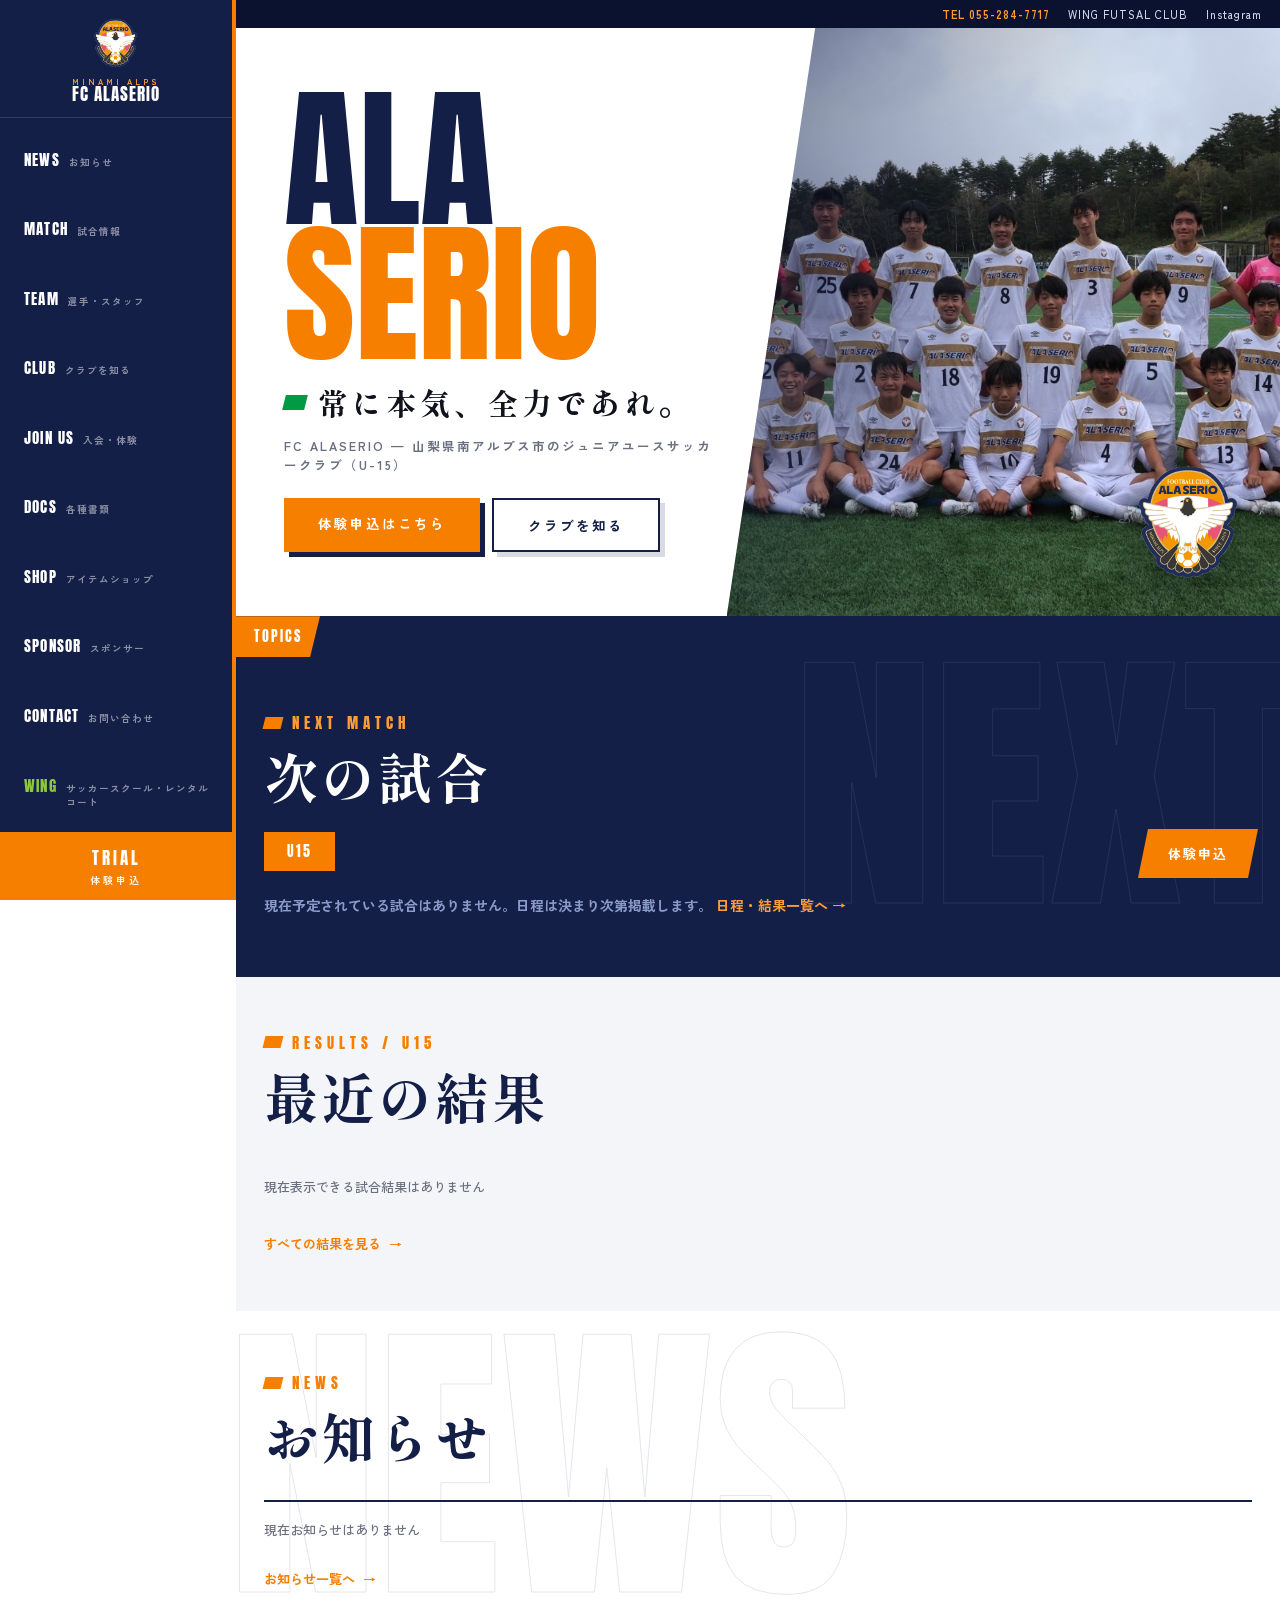
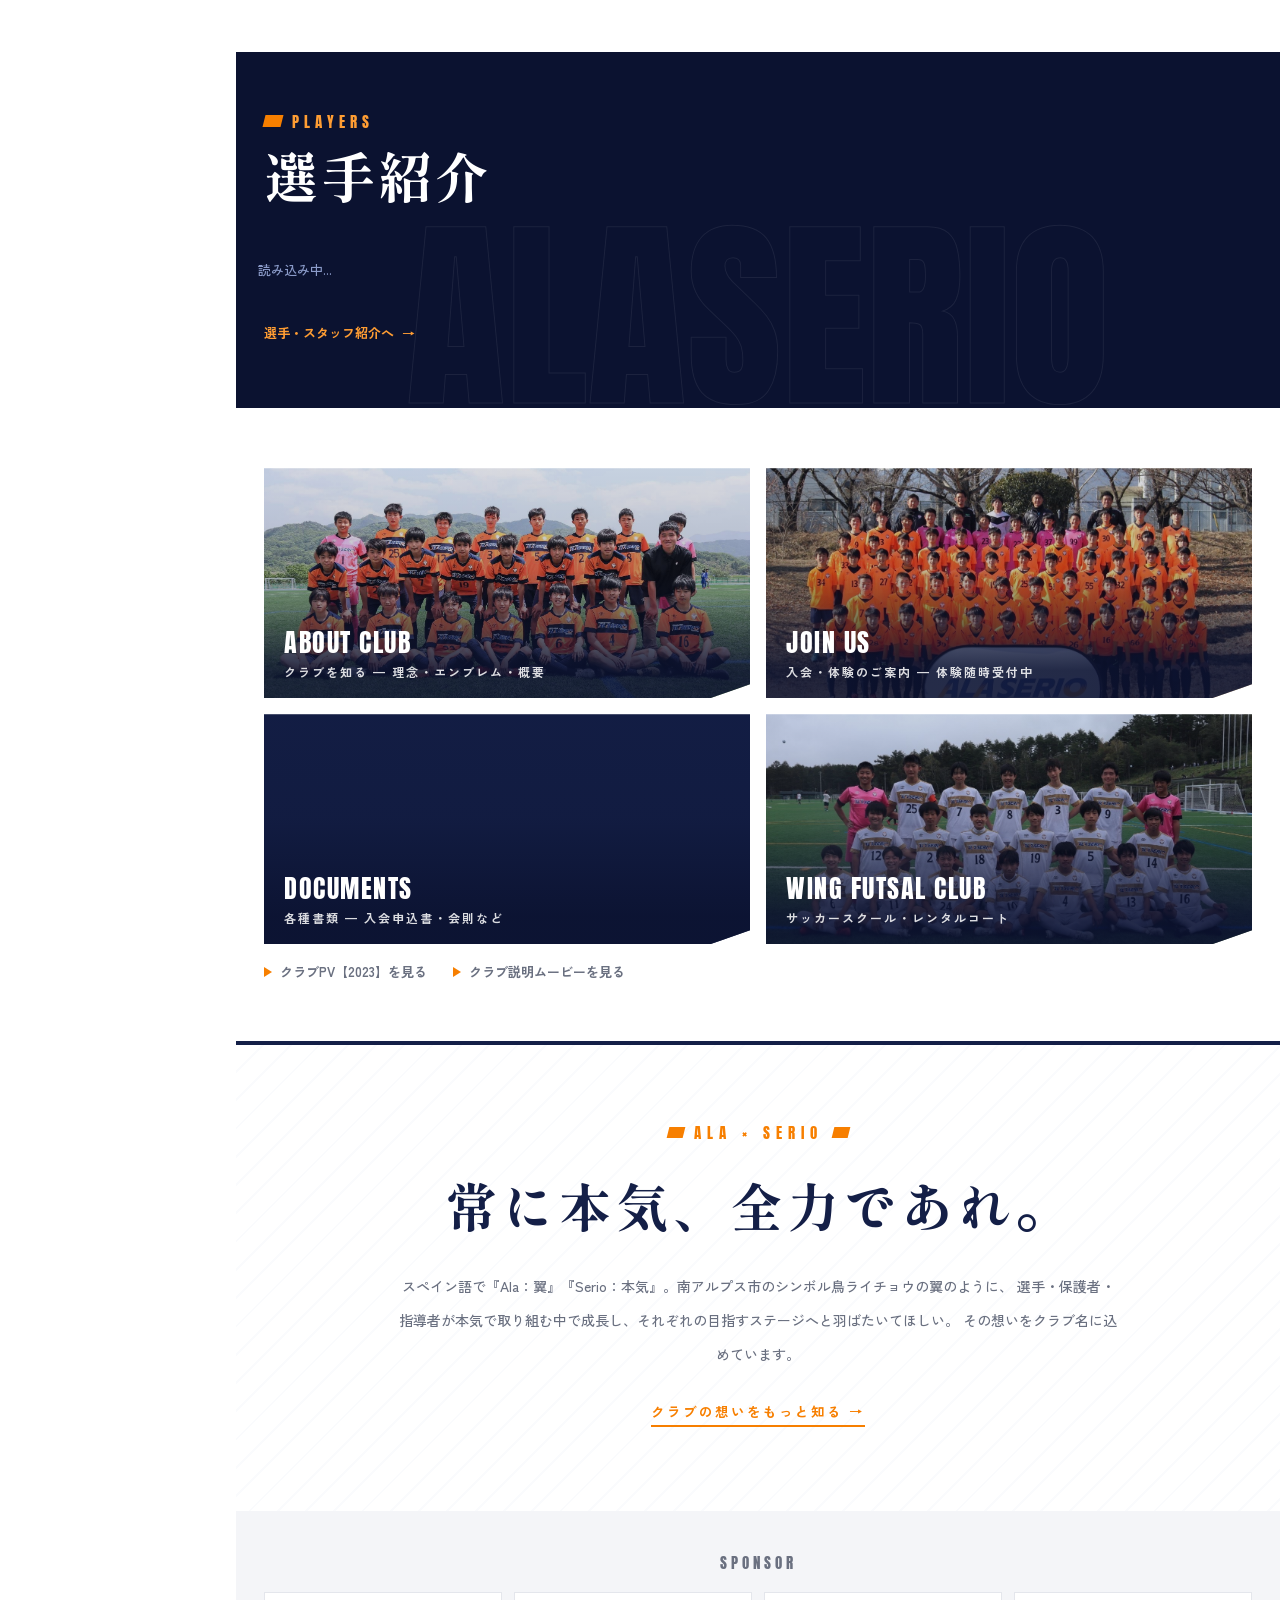
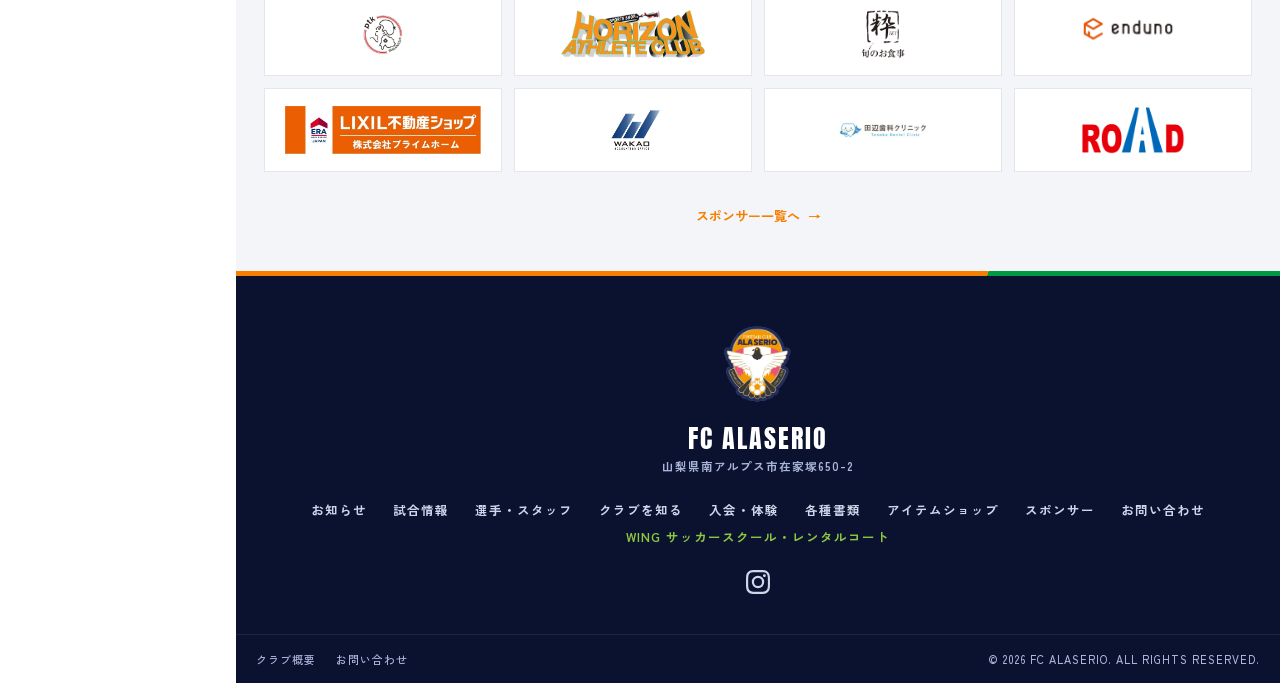
==== index.html @ a1402c0e "サイドバーをコンパクト化 (ロゴ54px・ナビ詰め) — スクロール無しで全項目表示 Co-Authored-By: Claude Fable 5 <noreply@anthropic.com>" ====
<!DOCTYPE html>
<html lang="ja">
<head>
  <meta charset="UTF-8">
  <meta name="viewport" content="width=device-width, initial-scale=1.0, viewport-fit=cover">
  <title>FC ALASERIO | 南アルプス市のジュニアユースサッカークラブ</title>
  <meta name="theme-color" content="#141f47">
  <link rel="icon" href="assets/logo.png">
  <meta name="description" content="FC ALASERIO（アラセリオ）公式サイト。山梨県南アルプス市を拠点に、中学生年代（U-15）が本気でサッカーに取り組める環境を。体験練習随時受付中。">
  <meta property="og:title" content="FC ALASERIO">
  <meta property="og:description" content="常に本気、全力であれ。— 山梨県南アルプス市のジュニアユースサッカークラブ">
  <meta property="og:type" content="website">
  <meta property="og:image" content="https://tabatatsu109-netizen.github.io/hp-1/assets/logo.png">
  <link rel="preconnect" href="https://fonts.googleapis.com">
  <link rel="preconnect" href="https://fonts.gstatic.com" crossorigin>
  <link href="https://fonts.googleapis.com/css2?family=Anton&family=Shippori+Mincho+B1:wght@700;800&family=Zen+Kaku+Gothic+New:wght@500;700;900&display=swap" rel="stylesheet">
  <link rel="stylesheet" href="css/alaserio.css?v=20260830b">
</head>
<body>

  <!-- ユーティリティバー -->
  <div class="ut">
    <div class="ut-inner">
      <a href="tel:0552847717" class="ut-tel">TEL 055-284-7717</a>
      <a href="https://tabatatsu109-netizen.github.io/wing/" target="_blank" rel="noopener">WING FUTSAL CLUB</a>
      <a href="https://www.instagram.com/alaserio_2019/" target="_blank" rel="noopener">Instagram</a>
    </div>
  </div>

  <!-- ヘッダー -->
  <header class="gh">
    <div class="gh-inner">
      <a href="index.html" class="gh-logo">
        <img id="club-logo" src="assets/logo.png" alt="FC ALASERIO エンブレム">
        <span class="gh-logo-fallback" id="logo-abbr">A</span>
        <span class="gh-logo-text">
          <span class="gh-logo-sub">MINAMI ALPS</span>
          <span class="gh-logo-name">FC ALASERIO</span>
        </span>
      </a>
      <nav class="gh-nav">
        <a href="news.html"><span class="n-en">News</span><span class="n-ja">お知らせ</span></a>
        <a href="matches.html"><span class="n-en">Match</span><span class="n-ja">試合情報</span></a>
        <a href="team.html"><span class="n-en">Team</span><span class="n-ja">選手・スタッフ</span></a>
        <a href="club.html"><span class="n-en">Club</span><span class="n-ja">クラブを知る</span></a>
        <a href="join.html"><span class="n-en">Join us</span><span class="n-ja">入会・体験</span></a>
        <a href="documents.html"><span class="n-en">Docs</span><span class="n-ja">各種書類</span></a>
        <a href="shop/"><span class="n-en">Shop</span><span class="n-ja">アイテムショップ</span></a>
        <a href="sponsors.html"><span class="n-en">Sponsor</span><span class="n-ja">スポンサー</span></a>
        <a href="contact.html"><span class="n-en">Contact</span><span class="n-ja">お問い合わせ</span></a>
        <a href="https://tabatatsu109-netizen.github.io/wing/" target="_blank" rel="noopener" class="nav-wing"><span class="n-en">Wing</span><span class="n-ja">サッカースクール・レンタルコート</span></a>
      </nav>
      <div class="gh-actions">
        <a href="join.html#apply" class="gh-cta">Trial<small>体験申込</small></a>
        <button class="gh-burger" id="hamburger-btn" aria-label="メニューを開く"><span></span><span></span><span></span></button>
      </div>
    </div>
  </header>

  <!-- モバイルメニュー -->
  <nav class="m-nav" id="mobile-nav">
    <button class="m-nav-close" id="mobile-nav-close" aria-label="メニューを閉じる">✕</button>
    <a class="m-link" href="news.html"><span class="n-en">News</span><span class="n-ja">お知らせ</span></a>
    <a class="m-link" href="matches.html"><span class="n-en">Match</span><span class="n-ja">試合情報</span></a>
    <a class="m-link" href="team.html"><span class="n-en">Team</span><span class="n-ja">選手・スタッフ</span></a>
    <a class="m-link" href="club.html"><span class="n-en">Club</span><span class="n-ja">クラブを知る</span></a>
    <a class="m-link" href="join.html"><span class="n-en">Join us</span><span class="n-ja">入会・体験</span></a>
    <a class="m-link" href="documents.html"><span class="n-en">Docs</span><span class="n-ja">各種書類</span></a>
    <a class="m-link" href="shop/"><span class="n-en">Shop</span><span class="n-ja">アイテムショップ</span></a>
    <a class="m-link" href="sponsors.html"><span class="n-en">Sponsor</span><span class="n-ja">スポンサー</span></a>
    <a class="m-link" href="contact.html"><span class="n-en">Contact</span><span class="n-ja">お問い合わせ</span></a>
    <a class="m-link nav-wing" href="https://tabatatsu109-netizen.github.io/wing/" target="_blank" rel="noopener"><span class="n-en">Wing</span><span class="n-ja">サッカースクール・レンタルコート</span></a>
    <div class="m-nav-ctas">
      <a href="join.html#apply" class="m-cta-trial">体験申込はこちら</a>
    </div>
  </nav>

  <!-- ヒーロー: 斜め分割 -->
  <section class="hx">
    <div class="hx-grid">
      <div class="hx-photo" style="background-image:url('assets/photo2.jpg')">
        <img class="hx-emblem" src="assets/logo.png" alt="">
      </div>
      <div class="hx-body">
        <h1 class="hx-title">Ala<span class="hx-serio">Serio</span></h1>
        <p class="hx-catch" id="hero-subcopy">常に本気、全力であれ。</p>
        <p class="hx-sub">FC ALASERIO — 山梨県南アルプス市のジュニアユースサッカークラブ（U-15）</p>
        <div class="hx-ctas">
          <a href="join.html#apply" class="btn btn-orange">体験申込はこちら</a>
          <a href="club.html" class="btn btn-ghost">クラブを知る</a>
        </div>
      </div>
    </div>
  </section>

  <!-- ニュースティッカー -->
  <div class="tick" aria-hidden="true">
    <div class="tick-inner">
      <span class="tick-label">Topics</span>
      <div class="tick-track"><div class="tick-move" id="ticker-inner"><span>FC ALASERIO 公式サイト</span></div></div>
    </div>
  </div>

  <!-- マッチデー・バナー (JSが自動制御) -->
  <div id="matchday-banner"></div>

  <!-- NEXT MATCH -->
  <section class="nx">
    <div class="container">
      <div class="sh sh--invert">
        <div class="sh-kicker"><span>Next Match</span></div>
        <div class="sh-title">次の試合</div>
      </div>
      <div class="tab-btns" id="tab-buttons"></div>
      <div class="match-next-panel">
        <div id="match-next-inner">
          <div class="nm-left">
            <div class="nm-badge-row"><div class="nm-badge">NEXT MATCH</div></div>
            <div class="nm-comp">読み込み中...</div>
          </div>
          <div class="nm-center" style="color:#8b9bc9;font-size:13px;">データを取得中</div>
        </div>
        <div class="nm-actions">
          <a href="matches.html" class="nm-btn nm-btn-dark">試合日程・結果を見る</a>
        </div>
      </div>
      <p id="nx-empty" style="display:none;color:#8b9bc9;font-weight:700;font-size:14px;padding:6px 0 2px;">
        現在予定されている試合はありません。日程は決まり次第掲載します。
        <a href="matches.html" style="color:#ff9d33;">日程・結果一覧へ →</a>
      </p>
    </div>
  </section>

  <!-- 最近の結果 -->
  <section class="rs">
    <div class="container">
      <div class="sh">
        <div class="sh-kicker"><span>Results / <span id="active-cat"></span></span></div>
        <div class="sh-title">最近の結果</div>
      </div>
      <div id="results-list"><p class="no-data">読み込み中...</p></div>
      <a href="matches.html" class="sh-more">すべての結果を見る</a>
      <span id="active-cat2" style="display:none;"></span><span id="active-comp" style="display:none;"></span>
    </div>
  </section>

  <!-- NEWS -->
  <section class="nw">
    <div class="container">
      <div class="sh">
        <div class="sh-kicker"><span>News</span></div>
        <div class="sh-title">お知らせ</div>
      </div>
      <div id="news-list"><p class="no-data">読み込み中...</p></div>
      <a href="news.html" class="sh-more">お知らせ一覧へ</a>
    </div>
  </section>

  <!-- PLAYERS スライダー -->
  <section class="pl">
    <div class="container">
      <div class="sh sh--invert">
        <div class="sh-kicker"><span>Players</span></div>
        <div class="sh-title">選手紹介</div>
      </div>
    </div>
    <div class="pl-track" id="pl-track"><p class="no-data" style="color:#8b9bc9;padding-left:4px;">読み込み中...</p></div>
    <div class="container"><a href="team.html" class="sh-more">選手・スタッフ紹介へ</a></div>
  </section>

  <!-- カテゴリタイル -->
  <section class="tl">
    <div class="container">
      <div class="tl-grid">
        <a href="club.html" class="tl-card" style="background-image:url('assets/photo3.jpg')">
          <div class="tl-body"><span class="tl-en">About Club</span><span class="tl-ja">クラブを知る — 理念・エンブレム・概要</span></div>
        </a>
        <a href="join.html" class="tl-card" style="background-image:url('assets/photo1.jpg')">
          <div class="tl-body"><span class="tl-en">Join us</span><span class="tl-ja">入会・体験のご案内 — 体験随時受付中</span></div>
        </a>
        <a href="documents.html" class="tl-card tl-card--solid">
          <div class="tl-body"><span class="tl-en">Documents</span><span class="tl-ja">各種書類 — 入会申込書・会則など</span></div>
        </a>
        <a href="https://tabatatsu109-netizen.github.io/wing/" target="_blank" rel="noopener" class="tl-card" style="background-image:url('assets/photo2.jpg')">
          <div class="tl-body"><span class="tl-en">Wing Futsal Club</span><span class="tl-ja">サッカースクール・レンタルコート</span></div>
        </a>
      </div>
      <div class="mv-links">
        <a href="https://youtu.be/8yuOjAcN1t8" target="_blank" rel="noopener">クラブPV【2023】を見る</a>
        <a href="https://youtu.be/MAWyS7VC1t8" target="_blank" rel="noopener">クラブ説明ムービーを見る</a>
      </div>
    </div>
  </section>

  <!-- ステートメント -->
  <section class="st">
    <div class="st-inner">
      <p class="st-en">Ala × Serio</p>
      <p class="st-ja">常に本気、全力であれ。</p>
      <p class="st-desc">
        スペイン語で『Ala：翼』『Serio：本気』。南アルプス市のシンボル鳥ライチョウの翼のように、
        選手・保護者・指導者が本気で取り組む中で成長し、それぞれの目指すステージへと羽ばたいてほしい。
        その想いをクラブ名に込めています。
      </p>
      <a href="club.html" class="st-link">クラブの想いをもっと知る →</a>
    </div>
  </section>

  <!-- スポンサー -->
  <section class="sp">
    <div class="container">
      <div class="sp-label">Sponsor</div>
      <div class="sp-items sp-items--logos">
        <div class="sp-item"><img src="assets/sponsors/sp-ptk.jpg" alt="ptk YAMANASHI"></div>
        <div class="sp-item"><img src="assets/sponsors/sp-horizon.png" alt="HORIZON ATHLETE CLUB"></div>
        <div class="sp-item"><img src="assets/sponsors/sp-iki.png" alt="旬のお食事 粋"></div>
        <div class="sp-item"><img src="assets/sponsors/sp-enduno.jpg" alt="enduno"></div>
        <div class="sp-item"><img src="assets/sponsors/sp-primehome.jpg" alt="LIXIL不動産ショップ 株式会社プライムホーム"></div>
        <div class="sp-item"><img src="assets/sponsors/sp-wakao.png" alt="WAKAO ACCOUNTING OFFICE"></div>
        <div class="sp-item"><img src="assets/sponsors/sp-tanabe.png" alt="田辺歯科クリニック"></div>
        <div class="sp-item"><img src="assets/sponsors/sp-road.png" alt="ROAD"></div>
      </div>
      <div style="margin-top:22px;"><a href="sponsors.html" class="sh-more" style="justify-content:center;">スポンサー一覧へ</a></div>
    </div>
  </section>

  <!-- フッター -->
  <footer class="gf">
    <div class="gf-top">
      <div class="gf-top-inner">
        <div class="gf-brand">
          <img src="assets/logo.png" alt="FC ALASERIO">
          <div>
            <div class="gf-brand-name" id="footer-club-name">FC ALASERIO</div>
            <div class="gf-brand-sub" id="footer-address">山梨県南アルプス市在家塚650-2</div>
          </div>
        </div>
        <nav class="gf-nav">
          <a href="news.html">お知らせ</a>
          <a href="matches.html">試合情報</a>
          <a href="team.html">選手・スタッフ</a>
          <a href="club.html">クラブを知る</a>
          <a href="join.html">入会・体験</a>
          <a href="documents.html">各種書類</a>
          <a href="shop/">アイテムショップ</a>
          <a href="sponsors.html">スポンサー</a>
          <a href="contact.html">お問い合わせ</a>
          <a href="https://tabatatsu109-netizen.github.io/wing/" target="_blank" rel="noopener" class="nav-wing">WING サッカースクール・レンタルコート</a>
        </nav>
        <div class="gf-sns">
          <a href="https://www.instagram.com/alaserio_2019/" target="_blank" rel="noopener" aria-label="Instagram"><svg viewBox="0 0 24 24"><path d="M12 2.2c3.2 0 3.6 0 4.9.1 3.3.1 4.8 1.7 4.9 4.9.1 1.3.1 1.6.1 4.8s0 3.6-.1 4.8c-.1 3.2-1.7 4.8-4.9 4.9-1.3.1-1.6.1-4.9.1-3.2 0-3.6 0-4.8-.1-3.3-.1-4.8-1.7-4.9-4.9-.1-1.3-.1-1.6-.1-4.8s0-3.6.1-4.8C2.4 4 4 2.4 7.2 2.3c1.2-.1 1.6-.1 4.8-.1zM12 0C8.7 0 8.3 0 7.1.1 2.7.3.3 2.7.1 7.1 0 8.3 0 8.7 0 12s0 3.7.1 4.9c.2 4.4 2.6 6.8 7 7 1.2.1 1.6.1 4.9.1s3.7 0 4.9-.1c4.4-.2 6.8-2.6 7-7 .1-1.2.1-1.6.1-4.9s0-3.7-.1-4.9c-.2-4.4-2.6-6.8-7-7C15.7 0 15.3 0 12 0zm0 5.8a6.2 6.2 0 1 0 0 12.4 6.2 6.2 0 0 0 0-12.4zM12 16a4 4 0 1 1 0-8 4 4 0 0 1 0 8zm6.4-11.8a1.4 1.4 0 1 0 0 2.9 1.4 1.4 0 0 0 0-2.9z"/></svg></a>
        </div>
      </div>
    </div>
    <div class="gf-bottom">
      <div class="gf-bottom-inner">
        <div class="gf-legal">
          <a href="club.html">クラブ概要</a>
          <a href="contact.html">お問い合わせ</a>
        </div>
        <span>© <span id="footer-year"></span> <span id="footer-club-name-copy">FC ALASERIO</span>. ALL RIGHTS RESERVED.</span>
      </div>
    </div>
  </footer>

  <!-- フローティングCTA -->
  <div class="float-btns">
    <a href="join.html#apply" class="fb-trial">体験申込</a>
  </div>

  <!-- ニュース / 試合結果 詳細モーダル -->
  <div class="nd-overlay" id="news-detail-overlay">
    <div class="nd-box">
      <button class="nd-close" id="news-detail-close" aria-label="閉じる">✕</button>
      <div class="nd-meta">
        <span class="nd-tag" id="news-detail-tag"></span>
        <span class="nd-date" id="news-detail-date"></span>
      </div>
      <h3 class="nd-title" id="news-detail-title"></h3>
      <img class="nd-image" id="news-detail-image" alt="">
      <p class="nd-body" id="news-detail-body"></p>
    </div>
  </div>

  <script src="js/config-loader.js?v=20260826b"></script>
  <script src="js/match-planner-connector.js?v=20260826b"></script>
  <script src="js/mobile-experience.js?v=20260826b"></script>
  <script>
    document.getElementById('footer-year').textContent = new Date().getFullYear();

    // モバイルメニュー
    var mobileNav = document.getElementById('mobile-nav');
    document.getElementById('hamburger-btn').addEventListener('click', function(){ mobileNav.classList.add('open'); });
    document.getElementById('mobile-nav-close').addEventListener('click', function(){ mobileNav.classList.remove('open'); });
    mobileNav.querySelectorAll('a').forEach(function(a){ a.addEventListener('click', function(){ mobileNav.classList.remove('open'); }); });

    // ConfigLoader (共通反映)
    ConfigLoader.apply({
      pageTitle: '公式サイト',
      mappings: [{ path: 'hero.catchphraseJa', selector: '#hero-subcopy' }]
    });

    // 次の試合が無いときは案内文を表示（コネクタがパネルを隠すのを検知）
    document.addEventListener('grande:data', function(){
      setTimeout(function(){
        var panel = document.querySelector('.match-next-panel');
        var empty = document.getElementById('nx-empty');
        if(panel && empty) empty.style.display = (panel.style.display === 'none') ? 'block' : 'none';
      }, 150);
    });

    // ── 選手スライダー (Match Planner 連携) ──
    (function(){
      function esc(s){ return String(s==null?'':s).replace(/&/g,'&amp;').replace(/</g,'&lt;').replace(/>/g,'&gt;').replace(/"/g,'&quot;'); }
      var posColor = { GK: '#b8870b', DF: '#2a6fd6', MF: '#009a44', FW: '#d24b52' };
      ConfigLoader.load().then(function(c){
        var fbUrl = (c.integration && c.integration.firebaseUrl) || 'https://hp-1-d7bce-default-rtdb.asia-southeast1.firebasedatabase.app';
        var clubId = (c.integration && c.integration.firebaseClubId) || 'alaserio';
        return fetch(fbUrl + '/clubs/' + clubId + '.json');
      }).then(function(r){ return r.json(); }).then(function(data){
        var track = document.getElementById('pl-track');
        var players = ((data && data.players) || [])
          .filter(function(p){ return p && p.name && String(p.category||'').toLowerCase() !== 'staff'; })
          .sort(function(a,b){ return (parseInt(a.number)||999) - (parseInt(b.number)||999); })
          .slice(0, 16);
        if(players.length === 0){ track.innerHTML = '<p class="no-data" style="color:#8b9bc9;">選手情報は準備中です</p>'; return; }
        track.innerHTML = players.map(function(p){
          var pos = p.position || p.mainGroup || '';
          var pc = posColor[pos] || '#55628f';
          return '<a href="team.html" class="pl-card">' +
            '<span class="pl-card-num">' + esc(p.number || '') + '</span>' +
            (pos ? '<span class="pl-card-pos" style="background:' + pc + ';">' + esc(pos) + '</span>' : '') +
            '<span class="pl-card-name" style="display:block;">' + esc(p.name) + '</span>' +
            '<span class="pl-card-meta" style="display:block;">' + esc(p.nameRoman || p.nameEn || p.grade || '') + '</span>' +
            '</a>';
        }).join('');
      }).catch(function(e){ console.error('[players]', e); });
    })();
  </script>
</body>
</html>
---- css/alaserio.css ----
/* ============================================================
   FC ALASERIO — オリジナルデザイン "WING"
   白ベース × 極太コンデンス(Anton) × 斜めの翼モチーフ
   モバイルファースト / ブレークポイント 768px・1024px
   TEMPLATE: alaserio-original-1.0（このクラブ専用のフルカスタムCSS）
   ============================================================ */

/* ── デザイントークン ── */
:root {
  --navy: #141f47;
  --navy-deep: #0b1230;
  --navy-soft: #1d2c60;
  --orange: #f77f00;
  --orange-b: #ff9d33;
  --green: #009a44;
  --ink: #10131c;
  --ink-sub: #6a7080;
  --line: #e4e6ec;
  --bg: #ffffff;
  --bg-soft: #f4f5f8;
  --red: #d24b52;
  --font-en: 'Anton', 'Arial Narrow', sans-serif;
  --font-jp: 'Zen Kaku Gothic New', 'Hiragino Kaku Gothic ProN', sans-serif;
  --font-serif: 'Shippori Mincho B1', 'Hiragino Mincho ProN', serif;
  --skew: -14deg;
  /* 本文インラインスタイル互換エイリアス */
  --main-color: var(--orange);
  --main-dark: #c96700;
  --ink-soft: #555c68;
}

/* ── ベース ── */
* { box-sizing: border-box; margin: 0; padding: 0; }
html { scroll-behavior: smooth; }
body {
  font-family: var(--font-jp);
  font-size: 15px;
  background: var(--bg); color: var(--ink);
  -webkit-font-smoothing: antialiased;
  font-weight: 500;
}
a { text-decoration: none; color: inherit; }
img { max-width: 100%; display: block; }
button { font-family: inherit; }
.en { font-family: var(--font-en); }
.container { max-width: 1160px; margin: 0 auto; padding: 0 18px; }
@media (min-width: 768px) { .container { padding: 0 28px; } }
.no-data { color: var(--ink-sub); font-size: 13px; padding: 18px 0; }

/* ── セクション見出し: 英字キッカー + 明朝の大見出し(日本語主体) ── */
.sh { margin-bottom: 30px; }
.sh-kicker { display: inline-flex; align-items: center; gap: 10px; margin-bottom: 8px; }
.sh-kicker::before { content: ''; width: 18px; height: 12px; background: var(--orange); transform: skewX(var(--skew)); }
.sh-kicker span {
  font-family: var(--font-en); font-weight: 400; text-transform: uppercase;
  font-size: 15px; letter-spacing: 5px; color: var(--orange);
}
.sh-title {
  font-family: var(--font-serif); font-weight: 800;
  font-size: clamp(30px, 4.8vw, 54px); line-height: 1.25; letter-spacing: 3px;
  color: var(--navy);
}
.sh--invert .sh-title { color: #fff; }
.sh--invert .sh-kicker span { color: var(--orange-b); }
.sh-more {
  display: inline-flex; align-items: center; gap: 8px; margin-top: 12px;
  font-size: 13px; font-weight: 700; color: var(--orange);
}
.sh-more::after { content: '→'; transition: transform .2s; }
.sh-more:hover::after { transform: translateX(4px); }

/* 下層ページ本文の見出し: 英字キッカー + 明朝の大見出し */
.sec-head { margin-bottom: 26px; }
.sec-head .sec-en {
  display: inline-flex; align-items: center; gap: 10px;
  font-family: var(--font-en); font-weight: 400; text-transform: uppercase;
  font-size: 14px; letter-spacing: 5px; color: var(--orange); line-height: 1;
}
.sec-head .sec-en::before { content: ''; width: 16px; height: 11px; background: var(--orange); transform: skewX(var(--skew)); }
.sec-head .sec-ja {
  display: block; margin-top: 8px;
  font-family: var(--font-serif); font-weight: 800;
  font-size: clamp(24px, 3.8vw, 38px); letter-spacing: 3px; color: var(--navy); line-height: 1.3;
}
.sec-head .sec-more { margin-left: 4px; font-size: 13px; font-weight: 700; color: var(--orange); }
.club-sec { margin-bottom: 56px; }
.club-sec-title { margin-bottom: 22px; }
.club-sec-title .c-en {
  display: inline-flex; align-items: center; gap: 10px;
  font-family: var(--font-en); font-weight: 400; text-transform: uppercase;
  font-size: 13px; letter-spacing: 5px; color: var(--orange); line-height: 1;
}
.club-sec-title .c-en::before { content: ''; width: 14px; height: 10px; background: var(--orange); transform: skewX(var(--skew)); }
.club-sec-title .c-ja {
  display: block; margin-top: 8px;
  font-family: var(--font-serif); font-weight: 800;
  font-size: clamp(22px, 3.4vw, 34px); letter-spacing: 3px; color: var(--navy); line-height: 1.3;
}

/* ── 汎用ボタン: オフセット影(ブルータリスト) ── */
.btn {
  display: inline-block; padding: 15px 34px;
  font-size: 13.5px; font-weight: 700; letter-spacing: 2px; text-align: center;
  transition: transform .15s, box-shadow .15s, background .2s, color .2s;
}
.btn-orange { background: var(--orange); color: #fff; box-shadow: 5px 5px 0 var(--navy); }
.btn-orange:hover { transform: translate(3px, 3px); box-shadow: 2px 2px 0 var(--navy); background: var(--orange-b); }
.btn-navy { background: var(--navy); color: #fff; box-shadow: 5px 5px 0 var(--orange); }
.btn-navy:hover { transform: translate(3px, 3px); box-shadow: 2px 2px 0 var(--orange); }
.btn-ghost { border: 2px solid var(--navy); color: var(--navy); box-shadow: 5px 5px 0 rgba(20,31,71,0.16); }
.btn-ghost:hover { transform: translate(3px, 3px); box-shadow: 2px 2px 0 rgba(20,31,71,0.16); background: var(--navy); color: #fff; }

/* ============================================================
   ユーティリティバー + ヘッダー
   ============================================================ */
.ut { background: var(--navy-deep); color: #cfd6ea; font-size: 11px; }
.ut-inner {
  max-width: 1240px; margin: 0 auto; padding: 6px 18px;
  display: flex; align-items: center; justify-content: flex-end; gap: 18px;
}
.ut a { color: #cfd6ea; letter-spacing: 1px; }
.ut a:hover { color: #fff; }
.ut .ut-tel { color: var(--orange-b); font-weight: 700; }

.gh { position: sticky; top: 0; z-index: 100; background: #fff; box-shadow: 0 1px 0 var(--line), 0 6px 24px rgba(16,19,28,0.06); }
.gh-inner { display: flex; align-items: stretch; height: 62px; padding: 0 10px 0 16px; max-width: 1240px; margin: 0 auto; }
.gh-logo { display: flex; align-items: center; gap: 10px; flex: none; }
.gh-logo img { height: 44px; width: auto; }
.gh-logo-fallback { display: none; }
.gh-logo-text { display: flex; flex-direction: column; line-height: 1.05; }
.gh-logo-name {
  font-family: var(--font-en); font-weight: 400; font-size: 19px; letter-spacing: 1px;
  color: var(--navy); text-transform: uppercase;
}
.gh-logo-sub { font-size: 8.5px; font-weight: 700; color: var(--orange); letter-spacing: 3px; }
.gh-nav { display: none; }
.gh-actions { margin-left: auto; display: flex; align-items: stretch; }
.gh-cta { display: none; }
.gh-burger {
  width: 54px; border: none; background: none; cursor: pointer;
  display: flex; flex-direction: column; align-items: center; justify-content: center; gap: 5px;
}
.gh-burger span { width: 24px; height: 2px; background: var(--navy); }
/* デスクトップ: 左固定の縦型サイドバーヘッダー */
@media (min-width: 1024px) {
  body { padding-left: 236px; }
  .gh {
    position: fixed; left: 0; top: 0; bottom: 0; width: 236px;
    background: var(--navy); box-shadow: none; z-index: 200;
    border-right: 4px solid var(--orange);
  }
  .gh-inner { height: 100%; flex-direction: column; align-items: stretch; padding: 0; max-width: none; display: flex; }
  .gh-logo {
    flex-direction: column; align-items: center; gap: 8px; text-align: center;
    padding: 16px 12px 13px; border-bottom: 1px solid rgba(255,255,255,0.12);
  }
  .gh-logo img { height: 54px; }
  .gh-logo-text { align-items: center; }
  .gh-logo-name { color: #fff; font-size: 17px; }
  .gh-logo-sub { color: var(--orange-b); font-size: 8px; }
  .gh-nav {
    display: flex; flex-direction: column; margin: 6px 0 0; flex: 1; overflow-y: auto;
    scrollbar-width: none; /* スクロールバー非表示(Firefox) */
  }
  /* 画面が高いときはメニューを均等に広げる(項目間の余白で調整・上切れしない安全な方式) */
  .gh-nav > a { margin: auto 0; }
  .gh-nav::-webkit-scrollbar { display: none; } /* スクロールバー非表示(Chrome/Safari/Edge) */
  .gh-nav > a {
    display: flex; align-items: baseline; gap: 9px;
    padding: 8px 20px; border-left: 4px solid transparent;
    transition: background .2s, border-color .2s;
  }
  .gh-nav > a:hover { border-left-color: var(--orange); background: rgba(255,255,255,0.07); }
  .gh-nav .n-en { font-family: var(--font-en); font-weight: 400; font-size: 15px; letter-spacing: 1.2px; color: #fff; text-transform: uppercase; }
  .gh-nav .n-ja { font-size: 9.5px; font-weight: 700; color: rgba(255,255,255,0.5); letter-spacing: 1px; }
  .gh-actions { margin: 0; display: block; }
  .gh-cta {
    display: flex; flex-direction: column; align-items: center; justify-content: center; gap: 1px;
    width: 100%; padding: 13px 10px;
    background: var(--orange); color: #fff;
    font-family: var(--font-en); font-size: 17px; letter-spacing: 3px; text-transform: uppercase;
    transition: background .2s;
  }
  .gh-cta:hover { background: var(--orange-b); }
  .gh-cta small { font-family: var(--font-jp); font-size: 10px; font-weight: 700; letter-spacing: 3px; opacity: 0.9; }
  .gh-burger { display: none; }
}

/* ── モバイルメニュー ── */
.m-nav {
  display: none; position: fixed; inset: 0; z-index: 300;
  background: var(--navy-deep); color: #fff;
  flex-direction: column; padding: 20px 26px 40px; overflow-y: auto;
}
.m-nav.open { display: flex; }
.m-nav-close { align-self: flex-end; background: none; border: none; color: #fff; font-size: 28px; cursor: pointer; padding: 6px 10px; }
.m-nav a.m-link {
  display: flex; align-items: baseline; gap: 14px;
  padding: 17px 2px; border-bottom: 1px solid rgba(255,255,255,0.1);
}
.m-nav .n-en { font-family: var(--font-en); font-weight: 400; font-size: 26px; letter-spacing: 1.5px; text-transform: uppercase; }
.m-nav .n-ja { font-size: 11.5px; font-weight: 700; color: #8b9bc9; }
.m-nav-ctas { margin-top: 26px; }
.m-cta-trial {
  display: block; text-align: center; padding: 16px;
  background: var(--orange); color: #fff; font-weight: 700; letter-spacing: 2px;
  clip-path: polygon(10px 0, 100% 0, calc(100% - 10px) 100%, 0 100%);
}

/* ── アプリ風ボトムナビ (mobile-experience.js が注入) ── */
.bnav-m {
  position: fixed; left: 0; right: 0; bottom: 0; z-index: 120;
  display: flex; background: var(--navy-deep);
  padding-bottom: env(safe-area-inset-bottom);
  box-shadow: 0 -6px 20px rgba(11,18,48,0.35);
}
.bnav-m a {
  position: relative; flex: 1; display: flex; flex-direction: column; align-items: center; gap: 3px;
  padding: 9px 4px 8px; color: #8b9bc9; font-size: 9.5px; font-weight: 700; letter-spacing: 1px;
}
.bnav-m a svg { width: 22px; height: 22px; fill: none; stroke: currentColor; stroke-width: 1.7; stroke-linecap: round; stroke-linejoin: round; }
.bnav-m a.on { color: #fff; }
.bnav-dot { position: absolute; top: 5px; right: calc(50% - 16px); width: 5px; height: 5px; background: var(--orange); border-radius: 50%; }
.bnav-m a.bnav-m-cta { background: var(--orange); color: #fff; }
body.has-bnav { padding-bottom: 62px; }
@media (min-width: 768px) { .bnav-m { display: none; } body.has-bnav { padding-bottom: 0; } }

/* ── フローティングCTA (デスクトップのみ・モバイルはボトムナビに任せる) ── */
.float-btns { display: none; }
@media (min-width: 768px) {
  .float-btns { display: flex; position: fixed; z-index: 90; right: 22px; bottom: 22px; }
  .float-btns a {
    padding: 15px 30px; background: var(--orange); color: #fff;
    font-weight: 700; font-size: 13px; letter-spacing: 2px;
    clip-path: polygon(10px 0, 100% 0, calc(100% - 10px) 100%, 0 100%);
    box-shadow: 0 10px 24px rgba(247,127,0,0.4);
    transition: transform .2s, background .2s;
  }
  .float-btns a:hover { background: var(--orange-b); transform: translateY(-2px); }
}

/* ============================================================
   トップ: ヒーロー(斜め分割)
   ============================================================ */
.hx { position: relative; background: #fff; overflow: hidden; }
.hx-photo {
  position: relative; height: 54vw; min-height: 250px; max-height: 420px;
  background-size: cover; background-position: center top;
  clip-path: polygon(0 0, 100% 0, 100% calc(100% - 9vw), 0 100%);
}
.hx-photo::after {
  content: ''; position: absolute; inset: 0;
  background: linear-gradient(115deg, rgba(11,18,48,0.55) 0%, rgba(11,18,48,0.12) 45%, rgba(11,18,48,0.0) 70%);
}
.hx-body { position: relative; padding: 6px 18px 44px; }
.hx-title {
  font-family: var(--font-en); font-weight: 400; text-transform: uppercase;
  font-size: clamp(74px, 19vw, 210px); line-height: 0.88; letter-spacing: 0;
  color: var(--navy);
}
.hx-title .hx-serio { display: block; color: var(--orange); }
.hx-catch {
  margin-top: 18px; display: inline-flex; align-items: center; gap: 12px;
  font-family: var(--font-serif); font-weight: 800;
  font-size: clamp(19px, 3.2vw, 30px); letter-spacing: 4px; color: var(--ink);
}
.hx-catch::before { content: ''; flex: none; width: 22px; height: 15px; background: var(--green); transform: skewX(var(--skew)); }
.hx-sub { margin-top: 12px; font-size: 12.5px; font-weight: 700; letter-spacing: 2px; color: var(--ink-sub); }
.hx-ctas { display: flex; flex-wrap: wrap; gap: 12px; margin-top: 24px; }
.hx-emblem { display: none; }
@media (min-width: 1024px) {
  .hx-grid { display: grid; grid-template-columns: 47% 53%; max-width: 1360px; margin: 0 auto; align-items: stretch; }
  .hx-photo {
    order: 2; height: auto; min-height: 560px; max-height: none;
    clip-path: polygon(16% 0, 100% 0, 100% 100%, 0 100%);
  }
  .hx-body { order: 1; padding: 64px 0 64px 48px; display: flex; flex-direction: column; justify-content: center; }
  .hx-title { font-size: clamp(120px, 12vw, 190px); }
  .hx-emblem { display: block; position: absolute; right: 36px; bottom: 32px; width: 110px; filter: drop-shadow(0 10px 26px rgba(0,0,0,0.45)); z-index: 3; }
}

/* ヒーロー下のニュースティッカー帯 */
.tick { background: var(--navy); color: #fff; overflow: hidden; }
.tick-inner { display: flex; align-items: center; max-width: 1240px; margin: 0 auto; }
.tick-label {
  flex: none; background: var(--orange); color: #fff;
  font-family: var(--font-en); font-size: 14px; letter-spacing: 2px; text-transform: uppercase;
  padding: 10px 18px; clip-path: polygon(0 0, 100% 0, calc(100% - 10px) 100%, 0 100%);
}
.tick-track { flex: 1; overflow: hidden; white-space: nowrap; }
.tick-move { display: inline-flex; padding-left: 100%; animation: tickMove 30s linear infinite; }
.tick-move span { font-size: 12.5px; font-weight: 700; letter-spacing: 1px; padding-right: 56px; color: #dbe1f3; }
@keyframes tickMove { to { transform: translateX(-100%); } }
@media (prefers-reduced-motion: reduce) { .tick-move { animation: none; padding-left: 0; } }

/* ============================================================
   トップ: NEXT MATCH(ネイビー全幅帯)
   ============================================================ */
.nx { position: relative; background: var(--navy); color: #fff; padding: 54px 0 60px; overflow: hidden; }
.nx::before {
  content: 'NEXT'; position: absolute; right: -14px; top: -12px;
  font-family: var(--font-en); font-size: clamp(110px, 22vw, 280px); line-height: 1;
  color: transparent; -webkit-text-stroke: 1px rgba(255,255,255,0.08); pointer-events: none;
}
.nx .sh { margin-bottom: 22px; }
.tab-btns { display: flex; gap: 8px; margin-bottom: 18px; flex-wrap: wrap; }
.tab-btn {
  border: 1px solid rgba(255,255,255,0.35); background: none; color: #d5dcf0;
  font-family: var(--font-en); font-size: 14px; letter-spacing: 2px; text-transform: uppercase;
  padding: 8px 22px; cursor: pointer; transition: all .2s;
}
.tab-btn.tab-active { background: var(--orange); border-color: var(--orange); color: #fff; }
.match-next-panel { position: relative; }
#match-next-inner { display: grid; gap: 26px; }
.nm-badge-row { display: flex; align-items: center; gap: 12px; margin-bottom: 10px; }
.nm-badge {
  background: var(--orange); color: #fff; font-family: var(--font-en); font-size: 13px;
  letter-spacing: 3px; text-transform: uppercase; padding: 6px 16px;
  clip-path: polygon(6px 0, 100% 0, calc(100% - 6px) 100%, 0 100%);
}
.nm-cat { border: 1px solid var(--orange-b); color: var(--orange-b); font-family: var(--font-en); font-size: 12px; letter-spacing: 2px; padding: 4px 12px; }
.nm-comp { color: #aab5da; font-size: 13px; font-weight: 700; letter-spacing: 1px; }
.nm-date-row { display: flex; align-items: baseline; gap: 12px; margin-top: 6px; }
.nm-date-num { font-family: var(--font-en); font-size: clamp(46px, 8vw, 84px); line-height: 1; color: #fff; }
.nm-day { font-family: var(--font-en); font-size: 20px; color: var(--orange-b); letter-spacing: 2px; }
.nm-detail { margin-top: 8px; color: #8b9bc9; font-size: 12.5px; font-weight: 700; line-height: 1.9; }
.nm-center { display: flex; align-items: center; justify-content: center; gap: clamp(14px, 4vw, 40px); }
.nm-team { display: flex; flex-direction: column; align-items: center; gap: 10px; width: 40%; max-width: 190px; }
.nm-logo-home, .nm-logo-away {
  width: clamp(70px, 11vw, 110px); height: clamp(70px, 11vw, 110px); border-radius: 50%;
  background: rgba(255,255,255,0.07); border: 2px solid var(--orange);
  display: flex; align-items: center; justify-content: center; overflow: hidden;
  font-family: var(--font-en); font-size: 12px; color: #55628f; letter-spacing: 1px;
}
.nm-logo-img { width: 82%; height: 82%; object-fit: contain; }
.nm-team-name { font-size: clamp(14px, 2.2vw, 19px); font-weight: 900; text-align: center; letter-spacing: 1px; }
.nm-vs { font-family: var(--font-en); font-size: clamp(26px, 5vw, 46px); color: var(--orange); }
.nm-actions { margin-top: 26px; display: flex; gap: 12px; }
.nm-btn {
  display: inline-block; padding: 13px 34px; font-weight: 700; font-size: 13px; letter-spacing: 2px;
  border: 1px solid rgba(255,255,255,0.4); color: #fff; transition: all .2s;
}
.nm-btn:hover { border-color: var(--orange); color: var(--orange-b); }
.nm-btn-dark { background: var(--orange); border: none; clip-path: polygon(8px 0, 100% 0, calc(100% - 8px) 100%, 0 100%); }
.nm-btn-dark:hover { background: var(--orange-b); color: #fff; }
@media (min-width: 900px) {
  #match-next-inner { grid-template-columns: 300px 1fr; align-items: center; }
}

/* ============================================================
   トップ: 最近の結果(横スクロールのスコアカード)
   ============================================================ */
.rs { background: var(--bg-soft); padding: 54px 0 58px; }
#results-list { display: flex; gap: 14px; overflow-x: auto; padding-bottom: 8px; scroll-snap-type: x proximity; scrollbar-width: none; }
#results-list::-webkit-scrollbar { display: none; }
.result-row {
  flex: 0 0 250px; scroll-snap-align: start;
  background: #fff; border-bottom: 4px solid var(--navy);
  padding: 18px 18px 16px; display: grid;
  grid-template-areas: 'date badge' 'score score' 'home home' 'opp opp';
  grid-template-columns: 1fr auto;
  box-shadow: 0 4px 16px rgba(16,19,28,0.07);
  transition: transform .2s, box-shadow .2s;
}
.result-row:hover { transform: translateY(-3px); box-shadow: 0 12px 26px rgba(16,19,28,0.13); }
.result-date { grid-area: date; font-family: var(--font-en); font-size: 15px; color: var(--ink-sub); letter-spacing: 1px; }
.result-score { grid-area: score; display: flex; align-items: baseline; gap: 10px; margin: 6px 0 8px; }
.score-num { font-family: var(--font-en); font-size: 44px; line-height: 1; color: var(--navy); }
.score-sep { font-family: var(--font-en); font-size: 24px; color: var(--orange); }
.result-home { grid-area: home; font-size: 12px; font-weight: 700; color: var(--ink-sub); }
.result-opp { grid-area: opp; font-size: 14.5px; font-weight: 900; color: var(--ink); margin-top: 2px; }
.result-badge {
  grid-area: badge; align-self: start;
  font-family: var(--font-en); font-size: 13px; letter-spacing: 1px; color: #fff;
  padding: 3px 10px; transform: skewX(var(--skew));
}
.badge-win { background: var(--green); }
.badge-lose { background: var(--red); }
.badge-draw { background: #8a8f9c; }

/* ============================================================
   トップ: NEWS(特大アウトライン透かし + リスト)
   ============================================================ */
.nw { position: relative; padding: 60px 0 64px; overflow: hidden; }
.nw::before {
  content: 'NEWS'; position: absolute; left: -8px; top: 4px;
  font-family: var(--font-en); font-size: clamp(120px, 24vw, 300px); line-height: 1;
  color: transparent; -webkit-text-stroke: 1px var(--line); pointer-events: none;
}
.nw .container { position: relative; }
#news-list { border-top: 2px solid var(--navy); }
.news-row {
  display: grid; grid-template-columns: auto 1fr auto; grid-template-areas: 'date tag arrow' 'title title title';
  align-items: center; column-gap: 12px; row-gap: 6px;
  padding: 17px 4px; border-bottom: 1px solid var(--line);
  transition: background .15s;
}
.news-row:hover { background: var(--bg-soft); }
.news-date { grid-area: date; font-family: var(--font-en); font-size: 15px; letter-spacing: 1px; color: var(--navy); }
.news-tag {
  grid-area: tag; justify-self: start;
  font-size: 10.5px; font-weight: 700; letter-spacing: 1px;
  border: 1px solid; padding: 2px 10px;
}
.news-title { grid-area: title; font-size: 14.5px; font-weight: 700; line-height: 1.6; }
.news-arrow { grid-area: arrow; color: var(--orange); font-size: 20px; font-weight: 700; transition: transform .2s; }
.news-row:hover .news-arrow { transform: translateX(4px); }
@media (min-width: 768px) {
  .news-row { grid-template-columns: 110px auto 1fr auto; grid-template-areas: 'date tag title arrow'; padding: 19px 8px; }
  .news-title { font-size: 15.5px; }
}

/* ============================================================
   トップ: PLAYERS スライダー(ネイビー帯)
   ============================================================ */
.pl { position: relative; background: var(--navy-deep); color: #fff; padding: 58px 0 66px; overflow: hidden; }
.pl::after {
  content: 'ALASERIO'; position: absolute; left: 50%; bottom: -10px; transform: translateX(-50%);
  font-family: var(--font-en); font-size: clamp(80px, 16vw, 210px); line-height: 1; white-space: nowrap;
  color: transparent; -webkit-text-stroke: 1px rgba(255,255,255,0.07); pointer-events: none;
}
.pl-track {
  display: flex; gap: 14px; overflow-x: auto; padding: 4px 18px 14px;
  scroll-snap-type: x proximity; scrollbar-width: none; position: relative; z-index: 2;
}
.pl-track::-webkit-scrollbar { display: none; }
.pl-card {
  position: relative; flex: 0 0 190px; scroll-snap-align: start;
  background: linear-gradient(165deg, var(--navy-soft), var(--navy-deep) 80%);
  border-bottom: 3px solid var(--orange);
  padding: 18px 16px 16px; min-height: 210px; overflow: hidden;
}
.pl-card-num {
  position: absolute; right: -6px; top: -14px;
  font-family: var(--font-en); font-size: 110px; line-height: 1;
  color: rgba(255,255,255,0.08);
}
.pl-card-pos {
  display: inline-block; font-family: var(--font-en); font-size: 12px; letter-spacing: 2px;
  color: #fff; padding: 3px 10px; transform: skewX(var(--skew));
}
.pl-card-name { position: relative; margin-top: 84px; font-size: 17px; font-weight: 900; letter-spacing: 1px; }
.pl-card-meta { position: relative; margin-top: 4px; font-family: var(--font-en); font-size: 12px; letter-spacing: 2px; color: #8b9bc9; text-transform: uppercase; }
.pl .sh-more { color: var(--orange-b); }

/* ============================================================
   トップ: カテゴリタイル(斜めクリップ)
   ============================================================ */
.tl { padding: 60px 0 20px; }
.tl-grid { display: grid; gap: 16px; }
.tl-card {
  position: relative; min-height: 190px; overflow: hidden;
  background-size: cover; background-position: center;
  clip-path: polygon(0 0, 100% 0, 100% calc(100% - 14px), calc(100% - 40px) 100%, 0 100%);
  display: flex; align-items: flex-end;
}
.tl-card::before { content: ''; position: absolute; inset: 0; background: linear-gradient(to top, rgba(11,18,48,0.88) 12%, rgba(11,18,48,0.25) 55%, rgba(11,18,48,0.15)); transition: background .25s; }
.tl-card:hover::before { background: linear-gradient(to top, rgba(247,127,0,0.85) 10%, rgba(11,18,48,0.35) 60%, rgba(11,18,48,0.15)); }
.tl-card--solid { background-image: none !important; background-color: var(--navy); }
.tl-body { position: relative; z-index: 2; padding: 18px 20px; }
.tl-en { font-family: var(--font-en); font-size: 26px; letter-spacing: 1.5px; color: #fff; text-transform: uppercase; line-height: 1; }
.tl-ja { display: block; margin-top: 6px; font-size: 12px; font-weight: 700; letter-spacing: 2px; color: rgba(255,255,255,0.85); }
@media (min-width: 768px) { .tl-grid { grid-template-columns: repeat(2, 1fr); } .tl-card { min-height: 230px; } }

/* 動画リンク行 */
.mv-links { display: flex; flex-wrap: wrap; gap: 10px 26px; margin-top: 18px; padding-bottom: 40px; }
.mv-links a { display: inline-flex; align-items: center; gap: 8px; font-size: 13px; font-weight: 700; color: var(--ink-sub); }
.mv-links a:hover { color: var(--orange); }
.mv-links a::before {
  content: ''; width: 0; height: 0; border-style: solid;
  border-width: 5px 0 5px 8px; border-color: transparent transparent transparent var(--orange);
}

/* ============================================================
   トップ: ステートメント(明朝の言葉を主役に)
   ============================================================ */
.st {
  position: relative; padding: 76px 0 84px; overflow: hidden; text-align: center;
  background: repeating-linear-gradient(135deg, #ffffff 0 18px, #fafbfd 18px 20px);
  border-top: 4px solid var(--navy);
}
.st-inner { position: relative; max-width: 760px; margin: 0 auto; padding: 0 20px; }
.st-en {
  display: inline-flex; align-items: center; gap: 10px;
  font-family: var(--font-en); font-size: 15px; letter-spacing: 6px; color: var(--orange); text-transform: uppercase;
}
.st-en::before, .st-en::after { content: ''; width: 16px; height: 11px; background: var(--orange); transform: skewX(var(--skew)); }
.st-ja {
  margin-top: 22px; font-family: var(--font-serif); font-weight: 800;
  font-size: clamp(28px, 5.6vw, 52px); letter-spacing: 5px; color: var(--navy); line-height: 1.5;
}
.st-desc { margin-top: 26px; font-size: 14px; line-height: 2.4; color: var(--ink-sub); font-weight: 500; text-align: left; }
@media (min-width: 768px) { .st-desc { text-align: center; } }
.st-link { display: inline-block; margin-top: 30px; font-size: 13.5px; font-weight: 700; letter-spacing: 2px; color: var(--orange); border-bottom: 2px solid var(--orange); padding-bottom: 4px; }
.st-link:hover { color: var(--navy); border-color: var(--navy); }

/* ============================================================
   スポンサー帯 / フッター
   ============================================================ */
.sp { background: var(--bg-soft); padding: 40px 0 46px; text-align: center; }
.sp-label { font-family: var(--font-en); font-size: 15px; letter-spacing: 4px; color: var(--ink-sub); text-transform: uppercase; }
.sp-items { display: flex; justify-content: center; flex-wrap: wrap; gap: 14px; margin-top: 18px; }
.sp-item {
  background: #fff; border: 1px solid var(--line); padding: 18px 34px;
  font-size: 15px; font-weight: 900; letter-spacing: 1px; color: var(--navy);
}

.gf { background: var(--navy-deep); color: #aab5da; }
.gf::before { content: ''; display: block; height: 5px; background: linear-gradient(105deg, var(--orange) 0%, var(--orange) 72%, var(--green) 72%, var(--green) 100%); }
.gf-top-inner { max-width: 1160px; margin: 0 auto; padding: 46px 20px 36px; text-align: center; }
.gf-brand { display: flex; flex-direction: column; align-items: center; gap: 12px; }
.gf-brand img { height: 84px; width: auto; }
.gf-brand-name { font-family: var(--font-en); font-size: 26px; letter-spacing: 2px; color: #fff; text-transform: uppercase; }
.gf-brand-sub { font-size: 11.5px; font-weight: 700; letter-spacing: 1px; }
.gf-nav { display: flex; flex-wrap: wrap; justify-content: center; gap: 8px 26px; margin-top: 26px; }
.gf-nav a { font-size: 12.5px; font-weight: 700; letter-spacing: 1px; color: #cfd6ea; }
.gf-nav a:hover { color: var(--orange-b); }
.gf-sns { display: flex; justify-content: center; gap: 16px; margin-top: 24px; }
.gf-sns a svg { width: 24px; height: 24px; fill: #cfd6ea; transition: fill .2s, transform .2s; }
.gf-sns a:hover svg { fill: var(--orange-b); transform: scale(1.15); }
.gf-bottom { border-top: 1px solid rgba(255,255,255,0.08); }
.gf-bottom-inner {
  max-width: 1160px; margin: 0 auto; padding: 16px 20px;
  display: flex; flex-direction: column; align-items: center; gap: 8px;
  font-size: 11px; letter-spacing: 1px;
}
.gf-legal { display: flex; gap: 20px; }
.gf-legal a:hover { color: #fff; }
@media (min-width: 768px) { .gf-bottom-inner { flex-direction: row; justify-content: space-between; } }

/* ============================================================
   下層ページ: ページヒーロー / パンくず
   ============================================================ */
.page-hero { position: relative; background: #fff; overflow: hidden; border-bottom: 4px solid var(--navy); }
.page-hero::before {
  content: 'ALASERIO'; position: absolute; right: -8px; bottom: -0.22em;
  font-family: var(--font-en); font-size: clamp(60px, 12vw, 150px); line-height: 1;
  color: transparent; -webkit-text-stroke: 1px #e8eaf1; pointer-events: none;
}
.page-hero-inner { position: relative; z-index: 3; max-width: 1160px; margin: 0 auto; padding: 46px 20px 42px; }
.ph-en {
  display: inline-flex; align-items: center; gap: 10px;
  font-family: var(--font-en); font-weight: 400; text-transform: uppercase;
  font-size: 15px; letter-spacing: 6px; color: var(--orange); line-height: 1;
}
.ph-en::before { content: ''; width: 18px; height: 12px; background: var(--orange); transform: skewX(var(--skew)); }
.ph-ja {
  display: block; margin-top: 12px;
  font-family: var(--font-serif); font-weight: 800;
  font-size: clamp(30px, 5.6vw, 56px); letter-spacing: 4px; color: var(--navy); line-height: 1.3;
}
@media (min-width: 768px) { .page-hero-inner { padding: 66px 28px 58px; } }
.breadcrumb { background: var(--bg-soft); font-size: 11px; color: var(--ink-sub); }
.breadcrumb-inner { max-width: 1160px; margin: 0 auto; padding: 9px 20px; display: flex; gap: 8px; }
.breadcrumb a:hover { color: var(--orange); }
.page-body { padding: 46px 0 70px; }
@media (min-width: 768px) { .page-body { padding: 60px 0 90px; } }

/* ============================================================
   下層ページ: コンテンツ部品
   ============================================================ */
.club-lead { font-size: 15px; line-height: 2.3; font-weight: 500; }
.club-table { width: 100%; border-collapse: collapse; font-size: 14px; }
.club-table th, .club-table td { padding: 15px 14px; border-bottom: 1px solid var(--line); text-align: left; vertical-align: top; line-height: 1.9; }
.club-table th { width: 32%; min-width: 110px; font-weight: 700; color: var(--navy); background: var(--bg-soft); border-left: 3px solid var(--orange); }
.fee-table th { width: auto; min-width: 0; border-left: none; background: var(--navy); color: #fff; }
.fee-table td { font-weight: 700; }

.emblem-box { display: flex; flex-direction: column; gap: 24px; align-items: center; background: var(--bg-soft); padding: 30px 22px; }
.emblem-box img { width: 190px; }
.emblem-box p { font-size: 14px; line-height: 2.2; }
@media (min-width: 768px) { .emblem-box { flex-direction: row; padding: 38px; } .emblem-box img { flex: none; } }

.pillars { display: grid; gap: 14px; }
.pillar { position: relative; background: var(--navy); color: #fff; padding: 26px 22px 24px; overflow: hidden; }
.pillar-no { position: absolute; right: 2px; top: -10px; font-family: var(--font-en); font-size: 84px; line-height: 1; color: rgba(255,255,255,0.09); }
.pillar-title { position: relative; font-family: var(--font-serif); font-weight: 800; font-size: 18px; letter-spacing: 2px; padding-left: 14px; border-left: 4px solid var(--orange); }
.pillar-body { position: relative; margin-top: 14px; font-size: 13px; line-height: 2.1; color: #cfd6ea; }
@media (min-width: 768px) { .pillars { grid-template-columns: repeat(3, 1fr); } }

.step-grid { display: grid; gap: 12px; }
.step-card { position: relative; background: #fff; border: 1px solid var(--line); border-bottom: 3px solid var(--orange); padding: 22px 20px 20px; overflow: hidden; }
.step-no { position: absolute; right: 6px; top: -8px; font-family: var(--font-en); font-size: 64px; line-height: 1; color: var(--bg-soft); }
.step-title { position: relative; font-size: 16px; font-weight: 900; color: var(--navy); }
.step-body { position: relative; margin-top: 10px; font-size: 13px; line-height: 2; color: var(--ink-sub); }
@media (min-width: 768px) { .step-grid { grid-template-columns: repeat(4, 1fr); } }

.catinfo-grid { display: grid; gap: 16px; }
.catinfo-card { background: #fff; border: 1px solid var(--line); border-top: 4px solid var(--navy); padding: 24px 22px; }
.catinfo-en { font-family: var(--font-en); font-size: 15px; letter-spacing: 2px; color: var(--orange); text-transform: uppercase; }
.catinfo-name { font-family: var(--font-serif); font-weight: 800; font-size: 22px; letter-spacing: 2px; color: var(--navy); margin-top: 4px; }
.catinfo-target { display: inline-block; background: var(--navy); color: #fff; font-size: 11px; font-weight: 700; padding: 4px 12px; margin: 10px 0 16px; transform: skewX(var(--skew)); }
.catinfo-dl { font-size: 13.5px; }
.catinfo-dl dt { float: left; clear: left; width: 74px; font-weight: 700; color: var(--navy); padding: 7px 0; }
.catinfo-dl dd { margin-left: 86px; padding: 7px 0; border-bottom: 1px dashed var(--line); line-height: 1.9; }
@media (min-width: 900px) { .catinfo-grid { grid-template-columns: repeat(auto-fit, minmax(300px, 1fr)); } }

.doc-btns { display: flex; flex-wrap: wrap; gap: 12px; }
.doc-btn {
  display: inline-block; padding: 14px 30px; font-size: 13.5px; font-weight: 700; letter-spacing: 1px;
  border: 2px solid var(--navy); color: var(--navy); text-align: center;
  box-shadow: 4px 4px 0 rgba(20,31,71,0.16);
  transition: transform .15s, box-shadow .15s, background .2s, color .2s;
}
.doc-btn:hover { background: var(--navy); color: #fff; transform: translate(2px, 2px); box-shadow: 2px 2px 0 rgba(20,31,71,0.16); }
.doc-btn--main { background: var(--orange); border-color: var(--orange); color: #fff; box-shadow: 4px 4px 0 var(--navy); }
.doc-btn--main:hover { background: var(--orange-b); border-color: var(--orange-b); color: #fff; box-shadow: 2px 2px 0 var(--navy); }

.dash-grid { display: grid; gap: 14px; }
.dcard { position: relative; background: #fff; border: 1px solid var(--line); border-left: 4px solid var(--orange); padding: 24px 22px; }
.dcard-label { font-family: var(--font-en); font-size: 13px; letter-spacing: 2px; color: var(--orange); text-transform: uppercase; }
.dcard-title { font-family: var(--font-serif); font-weight: 800; font-size: 19px; letter-spacing: 1px; color: var(--navy); margin-top: 8px; }
.dcard-desc { margin-top: 10px; font-size: 13px; line-height: 2; color: var(--ink-sub); }
.dcard-link { display: inline-block; margin-top: 14px; font-size: 13px; font-weight: 700; color: var(--orange); }
.dcard--link:hover { border-left-color: var(--navy); box-shadow: 0 10px 26px rgba(16,19,28,0.1); }
@media (min-width: 768px) { .dash-grid--4 { grid-template-columns: repeat(2, 1fr); } }
@media (min-width: 1100px) { .dash-grid--4 { grid-template-columns: repeat(3, 1fr); } }

.ct-grid { display: grid; gap: 44px; }
@media (min-width: 1000px) { .ct-grid { grid-template-columns: 1fr 1fr; gap: 48px; } }

/* フィルタ/ソート */
.filter-bar { display: flex; flex-wrap: wrap; gap: 8px; margin-bottom: 22px; }
.filter-btn {
  border: 1px solid var(--line); background: #fff; color: var(--ink-sub);
  font-size: 12.5px; font-weight: 700; letter-spacing: 1px; padding: 9px 20px; cursor: pointer; transition: all .2s;
}
.filter-btn.on { background: var(--navy); border-color: var(--navy); color: #fff; }
.sort-bar { display: flex; align-items: center; gap: 12px; margin-bottom: 24px; }
.sort-label { font-size: 12px; font-weight: 700; color: var(--ink-sub); letter-spacing: 1px; }
.more-wrap { text-align: center; margin-top: 28px; }
.more-btn {
  border: 2px solid var(--navy); background: none; color: var(--navy);
  font-weight: 700; font-size: 13px; letter-spacing: 2px; padding: 13px 44px; cursor: pointer; transition: all .2s;
}
.more-btn:hover { background: var(--navy); color: #fff; }

/* ============================================================
   ニュース一覧ページ: PICK UP カード
   ============================================================ */
.pickup-news { display: grid; gap: 16px; margin-bottom: 40px; }
.pn-card { background: #fff; border: 1px solid var(--line); overflow: hidden; transition: box-shadow .2s, transform .2s; }
.pn-card:hover { box-shadow: 0 14px 30px rgba(16,19,28,0.12); transform: translateY(-3px); }
.pn-thumb { position: relative; aspect-ratio: 16/9; background-size: cover; background-position: center; background-color: var(--bg-soft); }
.pn-flag {
  position: absolute; left: 0; top: 0; background: var(--orange); color: #fff; z-index: 3;
  font-family: var(--font-en); font-size: 12px; letter-spacing: 2px; padding: 5px 14px;
  clip-path: polygon(0 0, 100% 0, calc(100% - 8px) 100%, 0 100%);
}
.pn-thumb--score { display: flex; align-items: center; justify-content: center; }
.pn-thumb--score[data-result="win"] { background: linear-gradient(150deg, #0c7a3c 0%, var(--green) 50%, #06522a 100%); }
.pn-thumb--score[data-result="lose"] { background: linear-gradient(150deg, #3a4550, #22293200 45%, #171d23 100%); background-color: #2b333c; }
.pn-thumb--score[data-result="draw"] { background: linear-gradient(150deg, #454c5c, #303646 60%, #20242f 100%); }
.pn-thumb--score::after {
  content: 'ALASERIO'; position: absolute; right: -4px; bottom: -12px;
  font-family: var(--font-en); font-size: 58px; line-height: 1; letter-spacing: 0;
  color: rgba(255,255,255,0.08); pointer-events: none;
}
.sc-inner { position: relative; z-index: 2; width: 100%; padding: 24px 16px 14px; text-align: center; color: #fff; }
.sc-cat { position: absolute; top: 6px; right: 12px; font-family: var(--font-en); font-size: 11px; letter-spacing: 2px; color: rgba(255,255,255,0.7); }
.sc-score { font-family: var(--font-en); font-size: 52px; line-height: 1; }
.sc-opp { margin-top: 6px; font-size: 13px; font-weight: 900; }
.sc-badge { display: inline-block; margin-top: 8px; font-size: 11px; font-weight: 700; letter-spacing: 2px; border: 1px solid rgba(255,255,255,0.5); padding: 2px 12px; }
.pn-body { padding: 16px 18px 18px; }
.pn-meta { display: flex; align-items: center; gap: 10px; }
.pn-date { font-family: var(--font-en); font-size: 14px; color: var(--ink-sub); letter-spacing: 1px; }
.pn-title { margin-top: 8px; font-size: 14.5px; font-weight: 900; line-height: 1.7; }
@media (min-width: 768px) { .pickup-news { grid-template-columns: repeat(3, 1fr); } }

/* ============================================================
   試合ページ: 今後の試合 / 得点ランキング / 日程・結果
   ============================================================ */
.upcoming-grid { display: grid; gap: 12px; margin-bottom: 46px; }
.up-card { background: #fff; border: 1px solid var(--line); border-left: 4px solid var(--navy); padding: 18px 20px; }
.up-comp { font-size: 11.5px; font-weight: 700; color: var(--ink-sub); letter-spacing: 1px; }
.up-date { font-family: var(--font-en); font-size: 26px; color: var(--navy); letter-spacing: 1px; margin-top: 4px; }
.up-date small { font-family: var(--font-en); font-size: 15px; color: var(--orange); margin-left: 6px; }
.up-vs { font-size: 15px; font-weight: 900; margin-top: 6px; }
.up-meta { font-size: 12px; color: var(--ink-sub); margin-top: 6px; line-height: 1.8; }
.up-badge { display: inline-block; margin-top: 8px; background: var(--bg-soft); color: var(--navy); font-size: 10.5px; font-weight: 700; letter-spacing: 1px; padding: 3px 10px; }
@media (min-width: 768px) { .upcoming-grid { grid-template-columns: repeat(auto-fill, minmax(280px, 1fr)); } }

.scorer-grid { display: grid; gap: 12px; margin-bottom: 46px; }
.scorer-card { position: relative; background: var(--navy); color: #fff; padding: 20px 22px; overflow: hidden; }
.scorer-card::after {
  content: 'TOP SCORER'; position: absolute; right: -4px; bottom: -10px;
  font-family: var(--font-en); font-size: 44px; line-height: 1; color: rgba(255,255,255,0.07); pointer-events: none;
}
.scorer-cat { font-family: var(--font-en); font-size: 12px; letter-spacing: 2px; color: var(--orange-b); }
.scorer-name { font-size: 19px; font-weight: 900; margin-top: 8px; }
.scorer-goals { margin-top: 4px; }
.scorer-num { font-family: var(--font-en); font-size: 46px; line-height: 1; color: var(--orange); }
.scorer-unit { font-size: 12px; font-weight: 700; color: #aab5da; margin-left: 6px; }
.scorer-empty { color: #8b9bc9; font-size: 13px; }
@media (min-width: 768px) { .scorer-grid { grid-template-columns: repeat(auto-fill, minmax(260px, 1fr)); } }

.sched-group { margin-bottom: 38px; }
.sched-comp-title {
  display: flex; align-items: center; gap: 10px;
  font-size: 15px; font-weight: 900; letter-spacing: 1px; color: var(--navy); margin-bottom: 12px;
}
.sched-comp-title::before { content: ''; width: 14px; height: 11px; background: var(--orange); transform: skewX(var(--skew)); }
.sched-list { border-top: 2px solid var(--navy); }
.sched-row {
  display: flex; align-items: center; gap: 14px;
  padding: 15px 6px; border-bottom: 1px solid var(--line); flex-wrap: wrap;
}
.sched-date { flex: none; width: 86px; font-family: var(--font-en); font-size: 16px; color: var(--navy); letter-spacing: 1px; }
.sched-date small { display: block; font-size: 11px; color: var(--orange); letter-spacing: 2px; }
.sched-main { flex: 1; min-width: 150px; }
.sched-opp { font-size: 14.5px; font-weight: 900; }
.sched-venue { font-size: 11.5px; color: var(--ink-sub); margin-top: 2px; }
.sched-right { flex: none; display: flex; align-items: center; gap: 12px; }
.sched-score { font-family: var(--font-en); font-size: 24px; color: var(--navy); letter-spacing: 1px; }
.sched-time { font-family: var(--font-en); font-size: 15px; color: var(--ink-sub); }
.sched-res { flex: none; font-family: var(--font-en); font-size: 13px; color: #fff; padding: 3px 10px; transform: skewX(var(--skew)); }

/* ============================================================
   選手・スタッフページ
   ============================================================ */
.pos-group { margin-bottom: 40px; }
.pos-title { display: flex; align-items: baseline; gap: 12px; margin-bottom: 16px; }
.pos-title .p-en { font-family: var(--font-en); font-size: 26px; color: var(--navy); letter-spacing: 1px; text-transform: uppercase; }
.pos-title .p-ja { font-size: 12px; font-weight: 700; color: var(--ink-sub); letter-spacing: 1px; }
.players-grid { display: grid; grid-template-columns: repeat(2, 1fr); gap: 12px; }
.player-card { position: relative; background: var(--navy); overflow: hidden; cursor: pointer; transition: transform .25s, box-shadow .25s; }
.player-card:hover { box-shadow: 0 16px 32px rgba(11,18,48,0.35); }
.player-photo { position: relative; aspect-ratio: 3/3.4; background: linear-gradient(165deg, var(--navy-soft), var(--navy-deep)); overflow: hidden; }
.player-photo-img { position: absolute; inset: 0; background-size: cover; background-position: center top; }
.player-number {
  position: absolute; left: 8px; top: -6px; z-index: 2;
  font-family: var(--font-en); font-size: 54px; line-height: 1.1; color: rgba(255,255,255,0.9);
  text-shadow: 0 2px 12px rgba(0,0,0,0.5);
}
.player-pos-badge {
  position: absolute; right: 0; top: 10px; z-index: 2;
  font-family: var(--font-en); font-size: 12px; letter-spacing: 2px; color: #fff; padding: 3px 12px;
  clip-path: polygon(8px 0, 100% 0, 100% 100%, 0 100%);
}
.player-info { padding: 12px 12px 13px; border-top: 3px solid var(--orange); }
.player-name { font-size: 14px; font-weight: 900; color: #fff; letter-spacing: 0.5px; }
.player-name-en { margin-top: 2px; font-family: var(--font-en); font-size: 11px; letter-spacing: 2px; color: #8b9bc9; text-transform: uppercase; }
@media (min-width: 700px) { .players-grid { grid-template-columns: repeat(3, 1fr); } }
@media (min-width: 1000px) { .players-grid { grid-template-columns: repeat(5, 1fr); gap: 14px; } }

.player-modal {
  display: none; position: fixed; inset: 0; z-index: 400;
  background: rgba(11,18,48,0.8); align-items: center; justify-content: center; padding: 20px;
}
.player-modal.show { display: flex; }
.pm-box { background: var(--navy); color: #fff; max-width: 640px; width: 100%; display: grid; overflow: hidden; }
.pm-photo { aspect-ratio: 4/3; background: linear-gradient(165deg, var(--navy-soft), var(--navy-deep)); background-size: cover; background-position: center top; }
.pm-body { padding: 24px; }
.pm-name { font-size: 24px; font-weight: 900; }
.pm-name-en { font-family: var(--font-en); font-size: 13px; letter-spacing: 3px; color: #8b9bc9; margin-top: 4px; text-transform: uppercase; }
.pm-meta { display: flex; gap: 28px; margin-top: 18px; }
.pm-meta .lb { font-family: var(--font-en); font-size: 10px; letter-spacing: 2px; color: var(--orange-b); }
.pm-meta .vl { font-family: var(--font-en); font-size: 26px; margin-top: 2px; }
.pm-close {
  margin-top: 22px; background: var(--orange); color: #fff; border: none; cursor: pointer;
  font-weight: 700; letter-spacing: 2px; padding: 12px 34px; font-family: var(--font-jp);
}
@media (min-width: 640px) { .pm-box { grid-template-columns: 45% 1fr; } .pm-photo { aspect-ratio: auto; } }

/* ============================================================
   ニュース/試合 詳細モーダル
   ============================================================ */
.nd-overlay {
  display: none; position: fixed; inset: 0; z-index: 400;
  background: rgba(11,18,48,0.8); align-items: center; justify-content: center; padding: 20px;
}
.nd-overlay.open { display: flex; }
.nd-box {
  position: relative; background: #fff; max-width: 620px; width: 100%; max-height: 84vh; overflow-y: auto;
  padding: 30px 26px; border-top: 5px solid var(--orange);
}
.nd-close { position: absolute; right: 12px; top: 10px; background: none; border: none; font-size: 24px; color: var(--ink-sub); cursor: pointer; }
.nd-meta { display: flex; align-items: center; gap: 12px; }
.nd-tag { font-size: 11px; font-weight: 700; letter-spacing: 1px; border: 1px solid var(--navy); color: var(--navy); padding: 2px 12px; }
.nd-date { font-family: var(--font-en); font-size: 14px; color: var(--ink-sub); letter-spacing: 1px; }
.nd-title { margin-top: 14px; font-size: 19px; font-weight: 900; line-height: 1.6; color: var(--navy); }
.nd-image { display: none; margin-top: 16px; width: 100%; }
.nd-image.show { display: block; }
.nd-body { margin-top: 16px; font-size: 13.5px; line-height: 2.1; white-space: pre-wrap; }

/* ============================================================
   マッチデー・バナー (mobile-experience.js が生成)
   ============================================================ */
#matchday-banner { display: none; }
#matchday-banner:has(.mday) { display: block; }
.mday { position: relative; background: var(--navy); color: #fff; overflow: hidden; }
.mday-stripes {
  position: absolute; inset: 0;
  background: repeating-linear-gradient(115deg, transparent 0 26px, rgba(255,255,255,0.03) 26px 52px);
}
.mday-inner { position: relative; max-width: 1160px; margin: 0 auto; padding: 22px 20px 24px; text-align: center; }
.mday-head { display: flex; align-items: center; justify-content: center; gap: 12px; }
.mday-flag {
  background: var(--orange); color: #fff; font-family: var(--font-en); font-size: 12px;
  letter-spacing: 3px; padding: 4px 14px; transform: skewX(var(--skew));
}
.mday-flag--next { background: var(--green); }
.mday-flag--red { background: var(--red); }
.mday-reddot { display: inline-block; width: 7px; height: 7px; background: #fff; border-radius: 50%; margin-right: 6px; animation: mdayBlink 1s infinite; }
@keyframes mdayBlink { 50% { opacity: 0.2; } }
.mday-title { font-family: var(--font-en); font-size: 22px; letter-spacing: 3px; }
.mday-vs { margin-top: 10px; font-size: 18px; font-weight: 900; }
.mday-vs--sm { font-size: 15px; }
.mday-cat { display: inline-block; margin-left: 10px; font-size: 10.5px; font-weight: 700; border: 1px solid rgba(255,255,255,0.4); padding: 1px 8px; vertical-align: middle; }
.mday-comp { margin-top: 6px; font-size: 11.5px; color: #aab5da; font-weight: 700; }
.mday-next-date { font-family: var(--font-en); font-size: 15px; letter-spacing: 1px; color: var(--orange-b); }
.mday-count-label { margin-top: 10px; font-size: 10.5px; font-weight: 700; letter-spacing: 2px; color: #8b9bc9; }
.mday-count { margin-top: 6px; }
.mday-digit {
  display: inline-block; min-width: 30px; margin: 0 1px; padding: 6px 2px;
  background: var(--navy-deep); border: 1px solid rgba(255,255,255,0.14);
  font-family: var(--font-en); font-size: 24px; line-height: 1;
}
.mday-count--sm .mday-digit { min-width: 24px; font-size: 18px; }
.mday-sep { font-family: var(--font-en); font-size: 20px; margin: 0 3px; color: var(--orange-b); }
.mday-gap { display: inline-block; width: 10px; }
.mday-score-row { display: flex; align-items: center; justify-content: center; gap: 16px; margin-top: 12px; }
.mday-team { font-size: 14px; font-weight: 900; }
.mday-score { font-family: var(--font-en); font-size: 40px; line-height: 1; color: var(--orange-b); }
.mday-score i { font-style: normal; color: #55628f; margin: 0 4px; }
.mday-live { font-size: 16px; font-weight: 900; color: var(--orange-b); }
.mday-live-btn {
  display: inline-block; margin-top: 14px; background: var(--orange); color: #fff;
  font-weight: 700; font-size: 12.5px; letter-spacing: 1px; padding: 10px 26px;
  clip-path: polygon(8px 0, 100% 0, calc(100% - 8px) 100%, 0 100%);
}
.mday--win .mday-title { color: #ffd700; }

/* スコア演出(mobile-experience.js) 対象の互換クラス */
.result-score.counting .score-num { color: var(--orange); }

/* ============================================================
   入会・体験ページ v2（丸角カード・センター見出し・アイコン）
   ============================================================ */
.jn-body { background: var(--bg-soft); }
.jn-sec { margin-bottom: 64px; }
.jn-head { text-align: center; margin-bottom: 36px; }
.jn-head .en {
  display: block; font-size: 13px; font-weight: 700; letter-spacing: 5px;
  color: var(--orange); text-transform: uppercase;
}
.jn-head .ja {
  display: block; margin-top: 8px;
  font-family: var(--font-jp); font-weight: 900;
  font-size: clamp(25px, 4.4vw, 38px); letter-spacing: 3px; color: var(--navy); line-height: 1.3;
}
.jn-head .ja::after {
  content: ''; display: block; width: 46px; height: 4px; border-radius: 2px;
  background: var(--orange); margin: 16px auto 0;
}

/* ── ステップ(番号バッジ + 矢印) ── */
.jn-steps { display: flex; flex-direction: column; gap: 26px; padding-top: 18px; }
.jn-step {
  position: relative; flex: 1; background: #fff; border-radius: 14px;
  box-shadow: 0 6px 20px rgba(16,19,28,0.07);
  padding: 42px 20px 26px; text-align: center;
}
.jn-step-no {
  position: absolute; top: -18px; left: 50%; transform: translateX(-50%);
  width: 46px; height: 46px; border-radius: 50%;
  background: var(--orange); color: #fff;
  font-family: var(--font-en); font-size: 18px; letter-spacing: 1px;
  display: flex; align-items: center; justify-content: center;
  box-shadow: 0 4px 12px rgba(247,127,0,0.4);
}
.jn-step-icon { width: 56px; height: 56px; margin: 4px auto 14px; display: block; }
.jn-step-icon svg { width: 100%; height: 100%; stroke: var(--navy); fill: none; stroke-width: 2; stroke-linecap: round; stroke-linejoin: round; }
.jn-step-title { font-weight: 900; color: var(--navy); font-size: 17px; letter-spacing: 1px; }
.jn-step-desc { margin-top: 10px; font-size: 12.5px; line-height: 1.95; color: var(--ink-sub); }
.jn-arrow { display: none; }
@media (min-width: 900px) {
  .jn-steps { flex-direction: row; align-items: stretch; gap: 0; }
  .jn-step { min-width: 0; }
  .jn-arrow { display: flex; align-items: flex-start; flex: none; padding: 6px 6px 0; }
  .jn-arrow svg { width: 38px; height: 14px; }
  .jn-arrow line { stroke: var(--orange); stroke-width: 2; }
  .jn-arrow path { fill: var(--orange); }
}

/* ── カテゴリーカード(写真 × 情報) ── */
.jn-cat {
  background: #fff; border-radius: 16px; overflow: hidden;
  box-shadow: 0 10px 28px rgba(16,19,28,0.09); display: grid;
}
.jn-cat-photo {
  position: relative; min-height: 250px;
  background-size: cover; background-position: center;
  display: flex; align-items: flex-end;
}
.jn-cat-photo::before {
  content: ''; position: absolute; inset: 0;
  background: linear-gradient(to top right, rgba(11,18,48,0.85) 16%, rgba(11,18,48,0.3) 58%, rgba(11,18,48,0.05));
}
.jn-cat-photo-body { position: relative; padding: 24px; }
.jn-cat-en { font-size: 13px; font-weight: 700; letter-spacing: 4px; color: var(--orange-b); text-transform: uppercase; }
.jn-cat-name { color: #fff; font-size: clamp(24px, 3.4vw, 32px); font-weight: 900; letter-spacing: 3px; margin-top: 6px; }
.jn-cat-chip {
  display: inline-block; margin-top: 12px;
  background: rgba(255,255,255,0.94); color: var(--navy);
  font-size: 12px; font-weight: 700; padding: 6px 14px; border-radius: 6px;
}
.jn-cat-info { padding: 8px 24px 24px; display: flex; flex-direction: column; }
.jn-row {
  display: grid; grid-template-columns: 128px 1fr; gap: 16px;
  padding: 18px 0; border-bottom: 1px solid var(--line); align-items: start;
}
.jn-row:last-of-type { border-bottom: none; }
.jn-row-l { display: flex; align-items: center; gap: 10px; font-weight: 900; color: var(--navy); font-size: 14.5px; }
.jn-row-l svg { width: 27px; height: 27px; stroke: var(--orange); fill: none; stroke-width: 2; stroke-linecap: round; stroke-linejoin: round; flex: none; }
.jn-row-c { font-size: 13.5px; line-height: 2.05; font-weight: 500; padding-top: 3px; border-left: 1px solid var(--line); padding-left: 16px; }
.jn-cat-cta { margin-top: auto; padding-top: 18px; text-align: right; }
@media (min-width: 900px) {
  .jn-cat { grid-template-columns: 42% 1fr; }
  .jn-cat-photo { min-height: 360px; }
  .jn-cat-photo-body { padding: 30px; }
  .jn-cat-info { padding: 14px 32px 28px; }
}

/* ── 丸角ボタン ── */
.jn-btn {
  display: inline-flex; align-items: center; gap: 12px;
  background: var(--orange); color: #fff;
  font-weight: 900; letter-spacing: 3px; font-size: 14.5px;
  padding: 15px 40px; border-radius: 10px;
  box-shadow: 0 6px 16px rgba(247,127,0,0.35);
  transition: background .2s, transform .2s;
}
.jn-btn::after { content: '›'; font-size: 19px; font-weight: 700; }
.jn-btn:hover { background: var(--orange-b); transform: translateY(-2px); }
.jn-btn-o {
  display: inline-flex; align-items: center; gap: 8px;
  border: 2px solid var(--navy); color: var(--navy); background: #fff;
  font-weight: 700; font-size: 13.5px; letter-spacing: 1px;
  padding: 13px 26px; border-radius: 10px; transition: all .2s;
}
.jn-btn-o:hover { background: var(--navy); color: #fff; }
.jn-btn-w {
  display: inline-flex; align-items: center; gap: 8px;
  background: #fff; color: #a35300;
  font-weight: 900; font-size: 14.5px; letter-spacing: 1px;
  padding: 15px 30px; border-radius: 10px;
  box-shadow: 0 4px 14px rgba(0,0,0,0.15); transition: transform .2s;
}
.jn-btn-w:hover { transform: translateY(-2px); }

/* ── 白カード / 申込パネル ── */
.jn-card {
  background: #fff; border-radius: 16px;
  box-shadow: 0 6px 20px rgba(16,19,28,0.07);
  padding: 28px 22px;
}
@media (min-width: 768px) { .jn-card { padding: 36px 40px; } }
.jn-notes { color: var(--ink-sub); font-size: 12.5px; line-height: 2.2; margin-top: 16px; padding-left: 1.4em; }
.jn-apply {
  background: linear-gradient(120deg, var(--orange) 0%, #d96e00 100%);
  border-radius: 16px; padding: 36px 24px; color: #fff; text-align: center;
  box-shadow: 0 12px 30px rgba(247,127,0,0.3);
}
.jn-apply-title { font-size: clamp(19px, 3vw, 25px); font-weight: 900; letter-spacing: 3px; }
.jn-apply-desc { margin-top: 12px; font-size: 13px; line-height: 2.1; color: rgba(255,255,255,0.94); }
.jn-apply-btns { display: flex; flex-wrap: wrap; justify-content: center; gap: 14px; margin-top: 22px; }
@media (min-width: 768px) { .jn-apply { padding: 44px 40px; } }

/* ============================================================
   スポンサーページ
   ============================================================ */
.sp2-body { background: var(--bg-soft); }
.sp2-hero {
  position: relative; overflow: hidden; color: #fff;
  background:
    linear-gradient(92deg, #0b1230 0%, rgba(11,18,48,0.92) 40%, rgba(11,18,48,0.62) 100%),
    var(--navy-deep);
}
.sp2-hero-photo {
  position: absolute; inset: 0 0 0 30%;
  background-size: cover; background-position: center;
  filter: grayscale(35%) brightness(0.5);
}
.sp2-hero-photo::after { content: ''; position: absolute; inset: 0; background: linear-gradient(90deg, #0b1230 0%, rgba(11,18,48,0.4) 55%, rgba(11,18,48,0.35)); }
.sp2-hero::before {
  content: ''; position: absolute; left: -12%; top: 46%; width: 130%; height: 2px;
  background: var(--orange); transform: rotate(-16deg); opacity: 0.85; z-index: 2;
}
.sp2-hero::after {
  content: ''; position: absolute; right: 6%; bottom: 12%; width: 120px; height: 18px;
  background: var(--orange); transform: skewX(-30deg); opacity: 0.9; z-index: 2;
}
.sp2-hero-inner { position: relative; z-index: 3; max-width: 1160px; margin: 0 auto; padding: 58px 20px 54px; }
.sp2-title {
  font-family: var(--font-en); font-weight: 400; font-style: italic; text-transform: uppercase;
  font-size: clamp(58px, 11vw, 120px); line-height: 0.95; letter-spacing: 2px;
  text-shadow: 0 4px 20px rgba(0,0,0,0.4);
}
.sp2-sub { margin-top: 14px; font-size: clamp(15px, 2.4vw, 20px); font-weight: 900; letter-spacing: 3px; }
.sp2-sub2 { margin-top: 8px; font-size: 12px; font-weight: 700; letter-spacing: 4px; color: rgba(255,255,255,0.75); }
@media (min-width: 768px) { .sp2-hero-inner { padding: 80px 28px 74px; } }

.sp2-label {
  display: flex; align-items: center; justify-content: center; gap: 16px;
  margin-bottom: 8px;
}
.sp2-label::before, .sp2-label::after { content: ''; width: 44px; height: 2px; background: var(--orange); }
.sp2-label span { font-family: var(--font-en); font-size: 15px; letter-spacing: 4px; color: var(--orange); text-transform: uppercase; }
.sp2-label-ja { text-align: center; font-size: clamp(19px, 3vw, 26px); font-weight: 900; letter-spacing: 4px; color: var(--navy); margin-bottom: 34px; }

.sp2-grid { display: grid; gap: 14px; }
.sp2-card {
  background: #fff; border-radius: 10px; padding: 22px 18px 24px; text-align: center;
  box-shadow: 0 4px 16px rgba(16,19,28,0.06);
  transition: transform .25s, box-shadow .25s;
}
.sp2-card:hover { transform: translateY(-4px); box-shadow: 0 14px 30px rgba(16,19,28,0.12); }
.sp2-tier { font-family: var(--font-jp); font-size: 10.5px; font-weight: 700; letter-spacing: 3px; color: var(--orange); text-transform: uppercase; }
.sp2-card img { max-height: 62px; max-width: 82%; width: auto; margin: 14px auto 0; object-fit: contain; }
.sp2-card-name { margin-top: 16px; font-size: 17px; font-weight: 900; letter-spacing: 1px; color: var(--navy); }
.sp2-card-desc { margin-top: 8px; font-size: 11.5px; color: var(--ink-sub); line-height: 1.9; }
@media (min-width: 640px) { .sp2-grid { grid-template-columns: repeat(2, 1fr); } }
@media (min-width: 1000px) { .sp2-grid { grid-template-columns: repeat(4, 1fr); } .sp2-card img { max-height: 70px; } }

.sp2-recruit {
  margin-top: 34px; background: var(--navy); color: #fff; border-radius: 10px;
  display: flex; flex-direction: column; align-items: center; gap: 16px;
  padding: 26px 24px; text-align: center;
}
.sp2-recruit p { font-size: 14.5px; font-weight: 900; letter-spacing: 2px; }
.sp2-recruit a {
  display: inline-block; border: 1.5px solid var(--orange); color: var(--orange);
  font-size: 13px; font-weight: 700; letter-spacing: 2px; padding: 12px 30px; border-radius: 6px;
  transition: all .2s;
}
.sp2-recruit a:hover { background: var(--orange); color: #fff; }
@media (min-width: 768px) { .sp2-recruit { flex-direction: row; justify-content: space-between; text-align: left; padding: 24px 34px; } }

/* ── お問い合わせフォーム ── */
.cf-form { display: grid; gap: 16px; }
.cf-group { display: flex; flex-direction: column; gap: 6px; }
.cf-label { font-size: 12.5px; font-weight: 700; color: var(--navy); letter-spacing: 1px; }
.cf-label .req { display: inline-block; margin-left: 6px; background: var(--orange); color: #fff; font-size: 10px; padding: 1px 8px; }
.cf-input, .cf-select, .cf-textarea {
  width: 100%; padding: 13px 14px; border: 1.5px solid var(--line); background: #fff;
  font-family: var(--font-jp); font-size: 14px; color: var(--ink); outline: none;
  transition: border-color .2s;
}
.cf-input:focus, .cf-select:focus, .cf-textarea:focus { border-color: var(--orange); }
.cf-textarea { min-height: 140px; resize: vertical; line-height: 1.9; }
.cf-submit {
  border: none; cursor: pointer; font-family: var(--font-jp);
  background: var(--orange); color: #fff; font-size: 14.5px; font-weight: 700; letter-spacing: 2px;
  padding: 16px; box-shadow: 4px 4px 0 var(--navy);
  transition: transform .15s, box-shadow .15s, background .2s;
}
.cf-submit:hover { transform: translate(2px,2px); box-shadow: 2px 2px 0 var(--navy); background: var(--orange-b); }
.cf-submit:disabled { opacity: 0.6; cursor: wait; transform: none; }
.cf-done {
  background: #eef8f1; border: 1.5px solid var(--green); color: #14663a;
  padding: 22px 20px; font-size: 14px; font-weight: 700; line-height: 2; text-align: center;
}
.cf-note { font-size: 11.5px; color: var(--ink-sub); line-height: 1.9; }

/* お問い合わせ受信箱（スタッフ用） */
.inq-row { background: #fff; border: 1px solid var(--line); border-left: 4px solid var(--orange); padding: 18px 20px; margin-bottom: 12px; }
.inq-row--done { border-left-color: var(--green); opacity: 0.75; }
.inq-meta { display: flex; flex-wrap: wrap; gap: 8px 16px; align-items: center; font-size: 12px; color: var(--ink-sub); }
.inq-type { background: var(--navy); color: #fff; font-size: 10.5px; font-weight: 700; padding: 2px 10px; }
.inq-name { font-size: 15px; font-weight: 900; color: var(--navy); }
.inq-body { margin-top: 10px; font-size: 13.5px; line-height: 2; white-space: pre-wrap; }
.inq-actions { margin-top: 12px; display: flex; gap: 10px; }
.inq-btn { border: 1.5px solid var(--navy); background: #fff; color: var(--navy); font-family: var(--font-jp); font-size: 12px; font-weight: 700; padding: 7px 18px; cursor: pointer; }
.inq-btn:hover { background: var(--navy); color: #fff; }

/* WINGナビリンク（姉妹施設・緑アクセント） */
.gh-nav .nav-wing .n-en { color: #8dc63f; }
.gh-nav .nav-wing:hover { border-left-color: #8dc63f; }
.m-nav .nav-wing .n-en { color: #8dc63f; }
.gf-nav .nav-wing { color: #8dc63f; }

/* トップのスポンサー帯: ロゴカード対応 */
.sp-items--logos { display: grid; grid-template-columns: repeat(2, 1fr); gap: 12px; margin-top: 18px; }
.sp-items--logos .sp-item { padding: 16px 14px; display: flex; align-items: center; justify-content: center; min-height: 84px; }
.sp-items--logos .sp-item img { max-height: 48px; max-width: 100%; width: auto; object-fit: contain; }
@media (min-width: 768px) { .sp-items--logos { grid-template-columns: repeat(4, 1fr); } }

/* ── 動きを減らす設定への配慮 ── */
@media (prefers-reduced-motion: reduce) {
  * { animation-duration: 0.01ms !important; transition-duration: 0.01ms !important; }
}
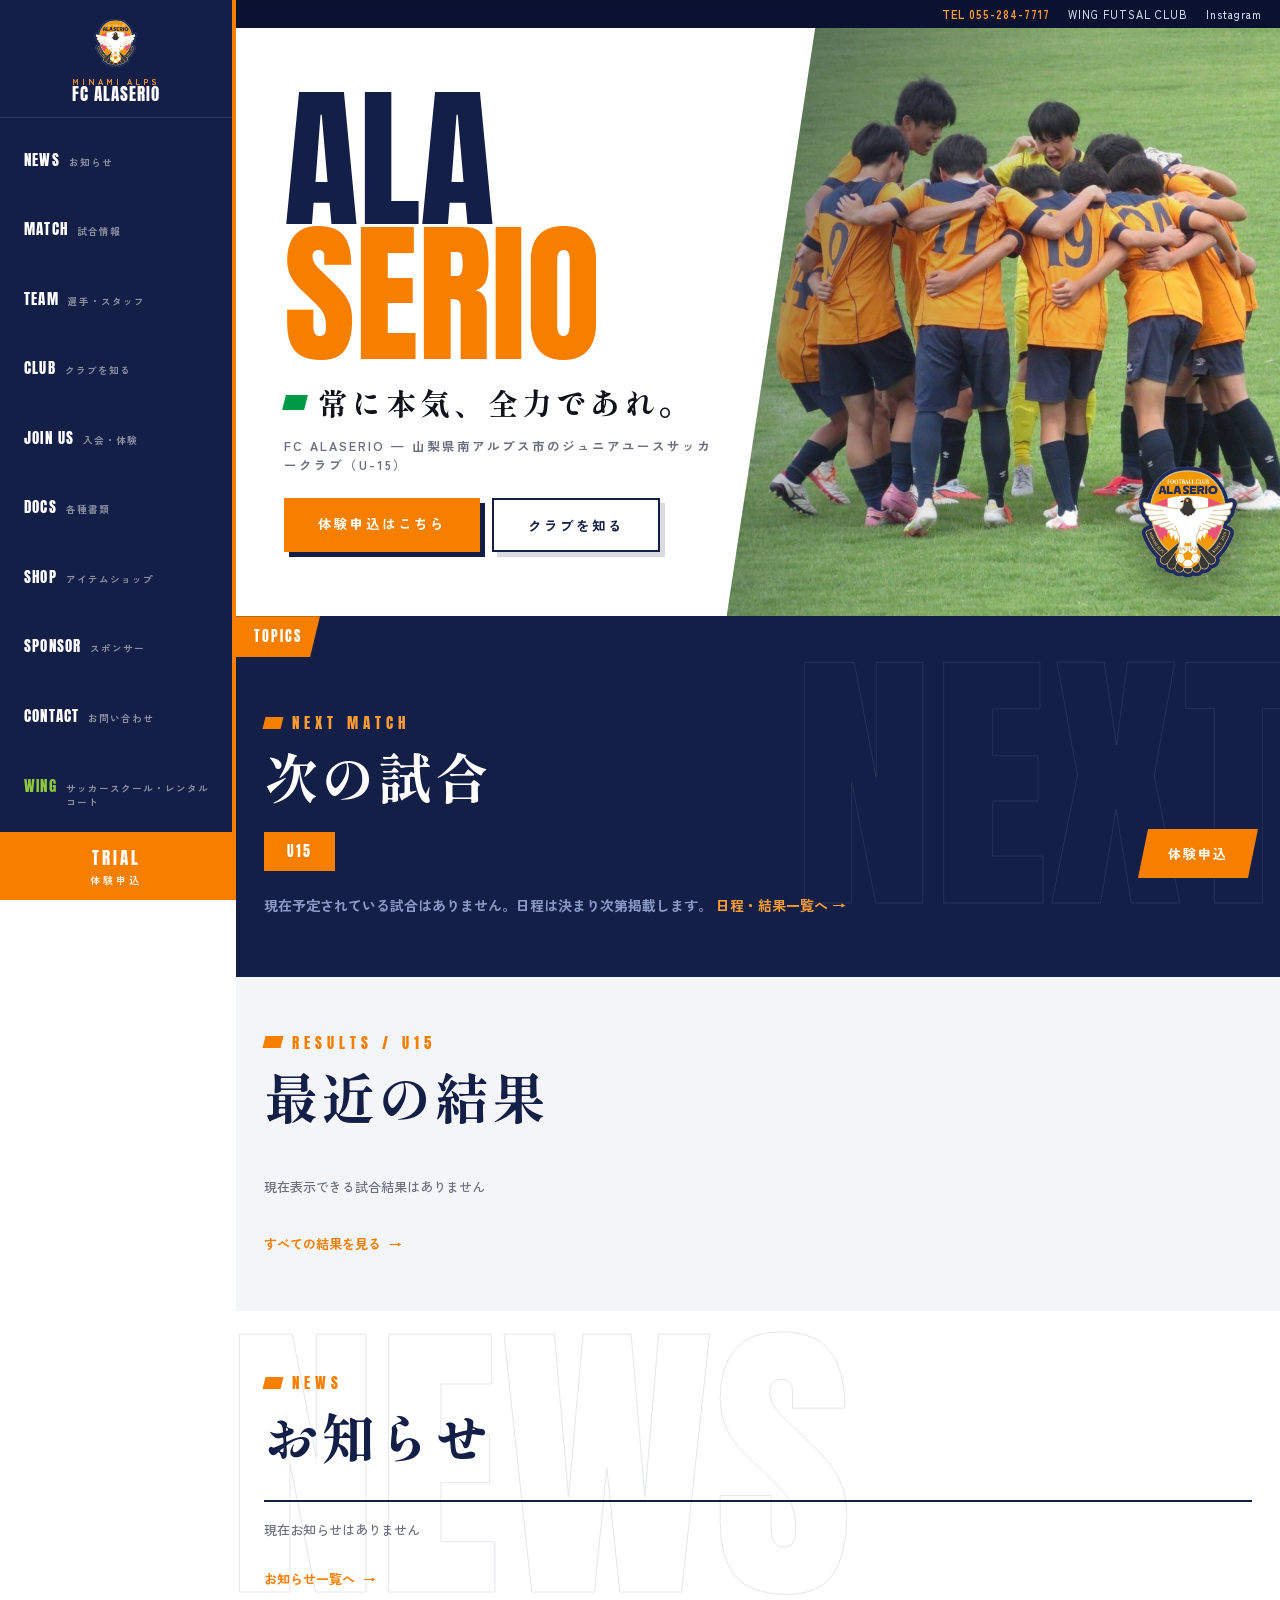
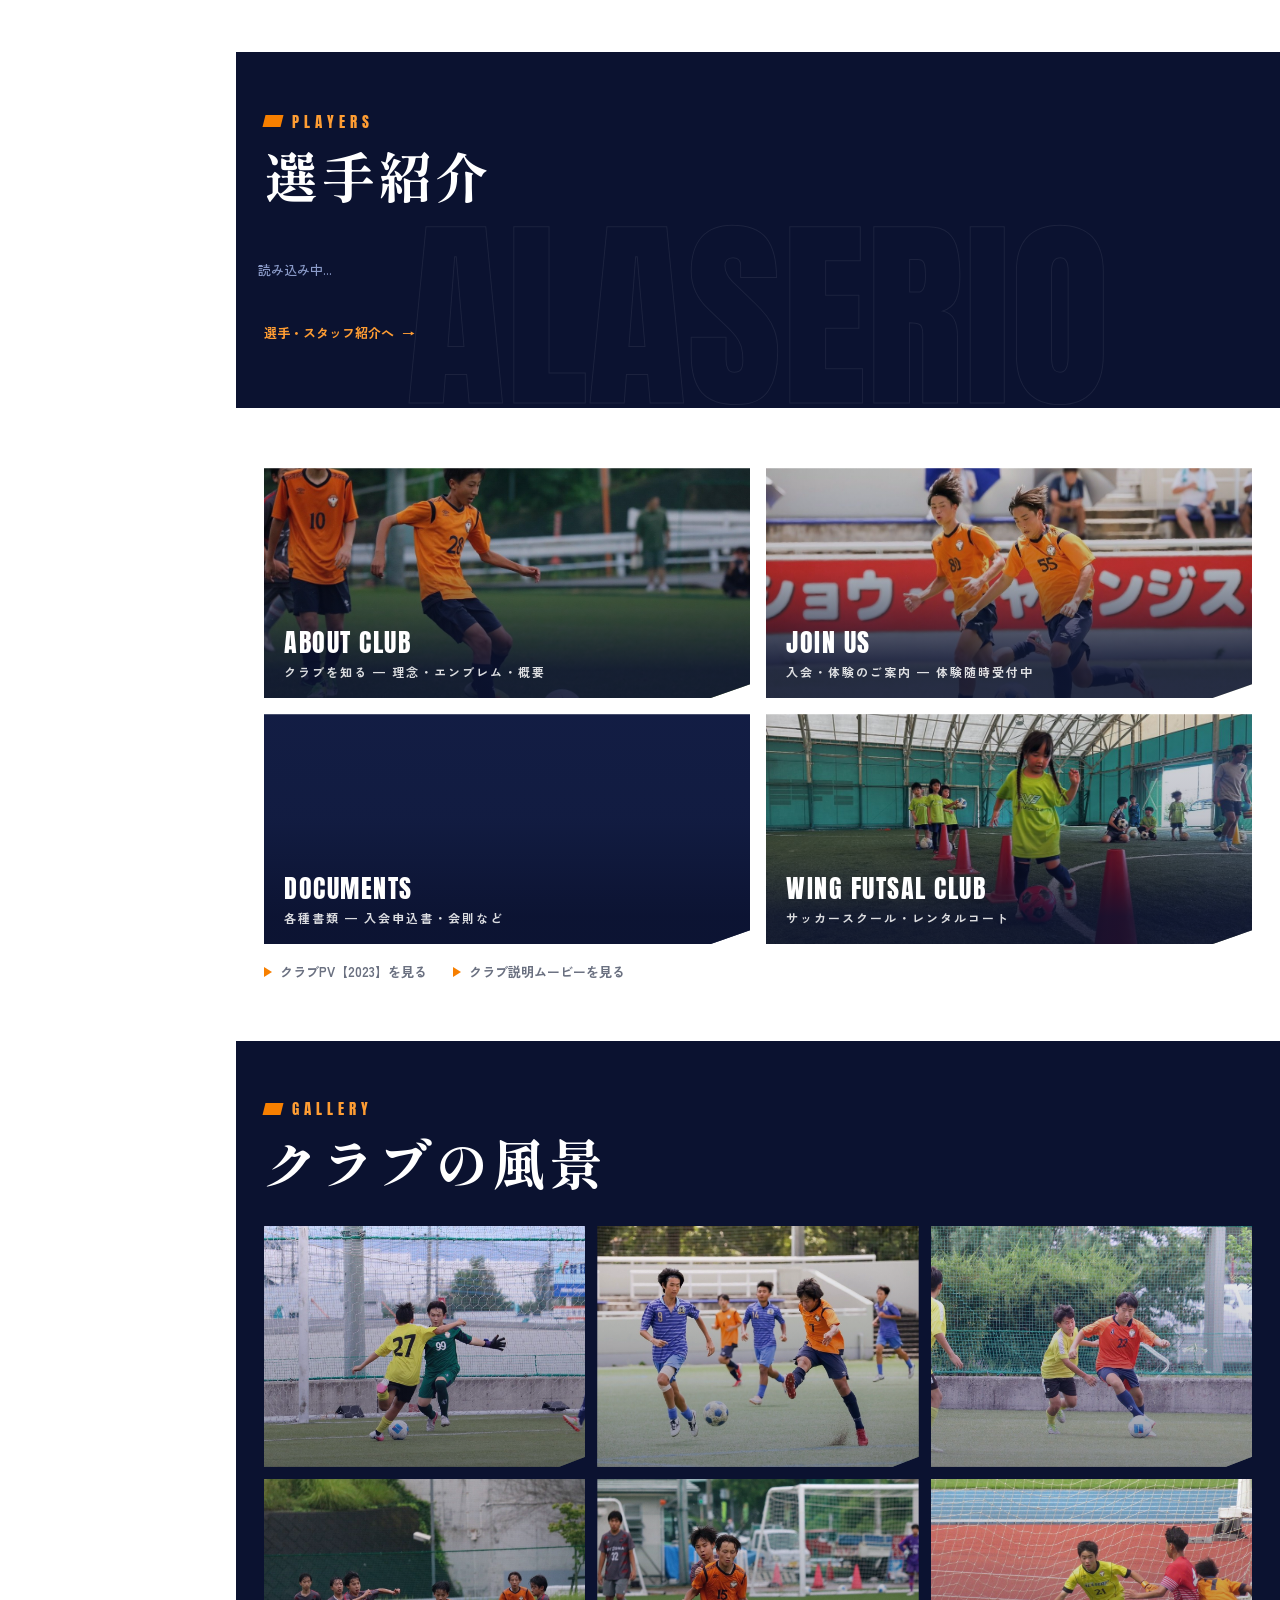
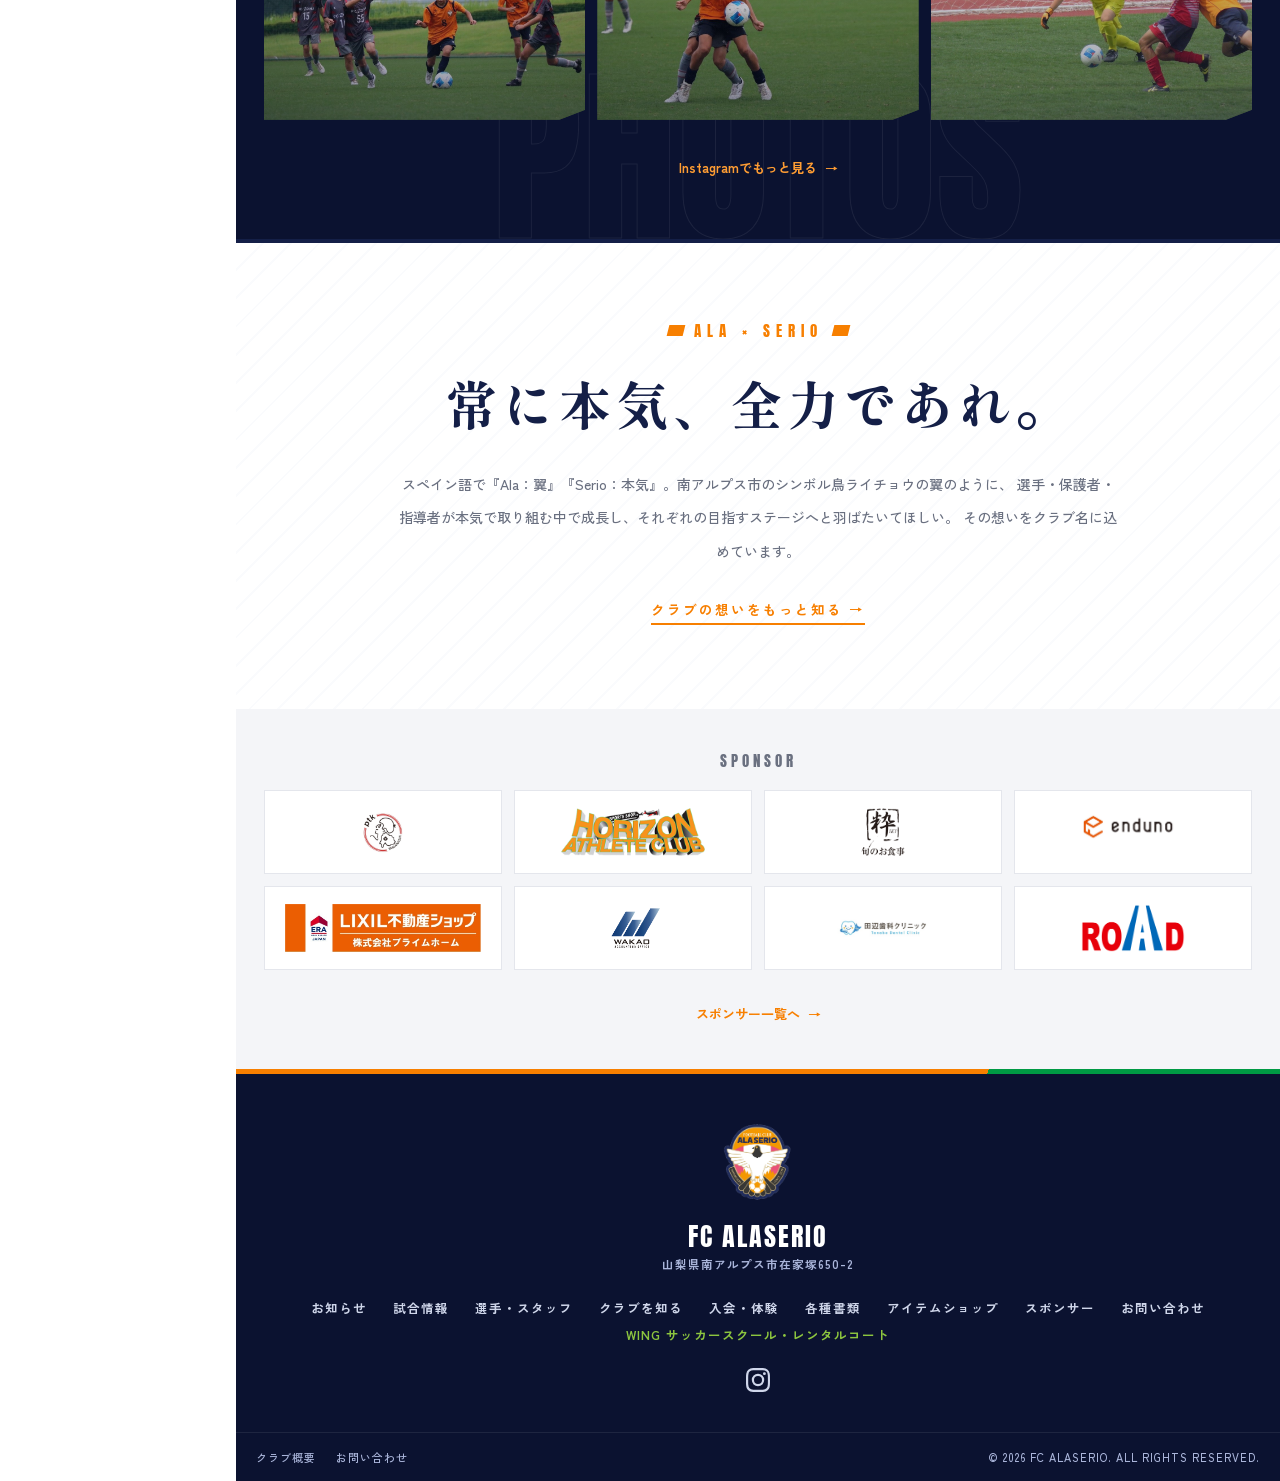
==== commit a26f19d9: "クラブ提供写真を全ページに反映（トップにギャラリー新設） - 提供写真10枚を最適化して assets/ に追加（長辺1400px・EXIF除去） - ヒーローを円陣写真に差し替え。使い回していた3枚" ====
--- a/index.html
+++ b/index.html
@@ -14,7 +14,7 @@
   <link rel="preconnect" href="https://fonts.googleapis.com">
   <link rel="preconnect" href="https://fonts.gstatic.com" crossorigin>
   <link href="https://fonts.googleapis.com/css2?family=Anton&family=Shippori+Mincho+B1:wght@700;800&family=Zen+Kaku+Gothic+New:wght@500;700;900&display=swap" rel="stylesheet">
-  <link rel="stylesheet" href="css/alaserio.css?v=20260830b">
+  <link rel="stylesheet" href="css/alaserio.css?v=20260908">
 </head>
 <body>
 
@@ -78,7 +78,7 @@
   <!-- ヒーロー: 斜め分割 -->
   <section class="hx">
     <div class="hx-grid">
-      <div class="hx-photo" style="background-image:url('assets/photo2.jpg')">
+      <div class="hx-photo" style="background-image:url('assets/photo-hero.jpg')">
         <img class="hx-emblem" src="assets/logo.png" alt="">
       </div>
       <div class="hx-body">
@@ -172,22 +172,43 @@
   <section class="tl">
     <div class="container">
       <div class="tl-grid">
-        <a href="club.html" class="tl-card" style="background-image:url('assets/photo3.jpg')">
+        <a href="club.html" class="tl-card" style="background-image:url('assets/photo-club.jpg')">
           <div class="tl-body"><span class="tl-en">About Club</span><span class="tl-ja">クラブを知る — 理念・エンブレム・概要</span></div>
         </a>
-        <a href="join.html" class="tl-card" style="background-image:url('assets/photo1.jpg')">
+        <a href="join.html" class="tl-card" style="background-image:url('assets/photo-join.jpg')">
           <div class="tl-body"><span class="tl-en">Join us</span><span class="tl-ja">入会・体験のご案内 — 体験随時受付中</span></div>
         </a>
         <a href="documents.html" class="tl-card tl-card--solid">
           <div class="tl-body"><span class="tl-en">Documents</span><span class="tl-ja">各種書類 — 入会申込書・会則など</span></div>
         </a>
-        <a href="https://tabatatsu109-netizen.github.io/wing/" target="_blank" rel="noopener" class="tl-card" style="background-image:url('assets/photo2.jpg')">
+        <a href="https://tabatatsu109-netizen.github.io/wing/" target="_blank" rel="noopener" class="tl-card" style="background-image:url('assets/photo-school.jpg')">
           <div class="tl-body"><span class="tl-en">Wing Futsal Club</span><span class="tl-ja">サッカースクール・レンタルコート</span></div>
         </a>
       </div>
       <div class="mv-links">
         <a href="https://youtu.be/8yuOjAcN1t8" target="_blank" rel="noopener">クラブPV【2023】を見る</a>
         <a href="https://youtu.be/MAWyS7VC1t8" target="_blank" rel="noopener">クラブ説明ムービーを見る</a>
+      </div>
+    </div>
+  </section>
+
+  <!-- ギャラリー -->
+  <section class="gl">
+    <div class="container">
+      <div class="sh sh--invert">
+        <div class="sh-kicker"><span>Gallery</span></div>
+        <div class="sh-title">クラブの風景</div>
+      </div>
+      <div class="gl-grid">
+        <figure class="gl-item"><img src="assets/photo-match05.jpg" alt="ゴール前の競り合い" loading="lazy"></figure>
+        <figure class="gl-item"><img src="assets/photo-match03.jpg" alt="相手を背負ってボールを運ぶ選手" loading="lazy"></figure>
+        <figure class="gl-item"><img src="assets/photo-match06.jpg" alt="ドリブルで仕掛ける選手" loading="lazy"></figure>
+        <figure class="gl-item"><img src="assets/photo-match04.jpg" alt="中盤での攻防" loading="lazy"></figure>
+        <figure class="gl-item"><img src="assets/photo-match01.jpg" alt="空中戦を制する選手" loading="lazy"></figure>
+        <figure class="gl-item"><img src="assets/photo-match02.jpg" alt="ゴール前に持ち込む選手" loading="lazy"></figure>
+      </div>
+      <div class="gl-more">
+        <a href="https://www.instagram.com/alaserio_2019/" target="_blank" rel="noopener" class="sh-more" style="justify-content:center;">Instagramでもっと見る</a>
       </div>
     </div>
   </section>
@@ -212,13 +233,13 @@
       <div class="sp-label">Sponsor</div>
       <div class="sp-items sp-items--logos">
         <div class="sp-item"><img src="assets/sponsors/sp-ptk.jpg" alt="ptk YAMANASHI"></div>
-        <div class="sp-item"><img src="assets/sponsors/sp-horizon.png" alt="HORIZON ATHLETE CLUB"></div>
-        <div class="sp-item"><img src="assets/sponsors/sp-iki.png" alt="旬のお食事 粋"></div>
-        <div class="sp-item"><img src="assets/sponsors/sp-enduno.jpg" alt="enduno"></div>
-        <div class="sp-item"><img src="assets/sponsors/sp-primehome.jpg" alt="LIXIL不動産ショップ 株式会社プライムホーム"></div>
-        <div class="sp-item"><img src="assets/sponsors/sp-wakao.png" alt="WAKAO ACCOUNTING OFFICE"></div>
-        <div class="sp-item"><img src="assets/sponsors/sp-tanabe.png" alt="田辺歯科クリニック"></div>
-        <div class="sp-item"><img src="assets/sponsors/sp-road.png" alt="ROAD"></div>
+        <a href="https://www.facebook.com/horizonac0903/" target="_blank" rel="noopener" class="sp-item"><img src="assets/sponsors/sp-horizon.png" alt="HORIZON ATHLETE CLUB"></a>
+        <a href="https://iki-isshin.amebaownd.com" target="_blank" rel="noopener" class="sp-item"><img src="assets/sponsors/sp-iki.png" alt="旬のお食事 粋"></a>
+        <a href="https://www.ie-endo.co.jp/" target="_blank" rel="noopener" class="sp-item"><img src="assets/sponsors/sp-enduno.jpg" alt="enduno（有限会社エンドウ工務店）"></a>
+        <a href="https://www.prime-h.co.jp/" target="_blank" rel="noopener" class="sp-item"><img src="assets/sponsors/sp-primehome.jpg" alt="LIXIL不動産ショップ 株式会社プライムホーム"></a>
+        <a href="https://www.wakaokaikei.jp/" target="_blank" rel="noopener" class="sp-item"><img src="assets/sponsors/sp-wakao.png" alt="若尾会計事務所"></a>
+        <a href="https://www.tanabe-shika.net" target="_blank" rel="noopener" class="sp-item"><img src="assets/sponsors/sp-tanabe.png" alt="田辺歯科クリニック"></a>
+        <a href="https://www.ro-ad.jp" target="_blank" rel="noopener" class="sp-item"><img src="assets/sponsors/sp-road.png" alt="株式会社ロード"></a>
       </div>
       <div style="margin-top:22px;"><a href="sponsors.html" class="sh-more" style="justify-content:center;">スポンサー一覧へ</a></div>
     </div>
@@ -282,9 +303,9 @@
     </div>
   </div>
 
-  <script src="js/config-loader.js?v=20260826b"></script>
-  <script src="js/match-planner-connector.js?v=20260826b"></script>
-  <script src="js/mobile-experience.js?v=20260826b"></script>
+  <script src="js/config-loader.js?v=20260831"></script>
+  <script src="js/match-planner-connector.js?v=20260831"></script>
+  <script src="js/mobile-experience.js?v=20260831"></script>
   <script>
     document.getElementById('footer-year').textContent = new Date().getFullYear();
 
--- a/css/alaserio.css
+++ b/css/alaserio.css
@@ -1011,11 +1011,13 @@
 
 .sp2-grid { display: grid; gap: 14px; }
 .sp2-card {
+  display: block; color: inherit;
   background: #fff; border-radius: 10px; padding: 22px 18px 24px; text-align: center;
   box-shadow: 0 4px 16px rgba(16,19,28,0.06);
   transition: transform .25s, box-shadow .25s;
 }
-.sp2-card:hover { transform: translateY(-4px); box-shadow: 0 14px 30px rgba(16,19,28,0.12); }
+a.sp2-card:hover { transform: translateY(-4px); box-shadow: 0 14px 30px rgba(16,19,28,0.14); }
+a.sp2-card:hover .sp2-tier { color: var(--navy); }
 .sp2-tier { font-family: var(--font-jp); font-size: 10.5px; font-weight: 700; letter-spacing: 3px; color: var(--orange); text-transform: uppercase; }
 .sp2-card img { max-height: 62px; max-width: 82%; width: auto; margin: 14px auto 0; object-fit: contain; }
 .sp2-card-name { margin-top: 16px; font-size: 17px; font-weight: 900; letter-spacing: 1px; color: var(--navy); }
@@ -1090,3 +1092,44 @@
 @media (prefers-reduced-motion: reduce) {
   * { animation-duration: 0.01ms !important; transition-duration: 0.01ms !important; }
 }
+
+/* ===== v1.1 GALLERY（クラブの風景・トップページ） ===== */
+.gl { position: relative; background: var(--navy-deep); padding: 56px 0 62px; overflow: hidden; }
+.gl::after {
+  content: 'PHOTOS'; position: absolute; left: 50%; bottom: -14px; transform: translateX(-50%);
+  font-family: var(--font-en); font-size: clamp(74px, 15vw, 190px); line-height: 1; white-space: nowrap;
+  color: transparent; -webkit-text-stroke: 1px rgba(255,255,255,0.07); pointer-events: none;
+}
+.gl-grid {
+  position: relative; z-index: 1;
+  display: grid; grid-template-columns: repeat(2, 1fr); gap: 10px; margin-top: 24px;
+}
+.gl-item {
+  position: relative; margin: 0; overflow: hidden; aspect-ratio: 4 / 3;
+  clip-path: polygon(0 0, 100% 0, 100% calc(100% - 10px), calc(100% - 26px) 100%, 0 100%);
+}
+.gl-item img {
+  width: 100%; height: 100%; object-fit: cover; display: block;
+  transition: transform .45s ease;
+}
+.gl-item::after {
+  content: ''; position: absolute; inset: 0; pointer-events: none;
+  background: linear-gradient(to top, rgba(11,18,48,0.45), rgba(11,18,48,0));
+  transition: background .25s;
+}
+.gl-item:hover img { transform: scale(1.06); }
+.gl-item:hover::after { background: linear-gradient(to top, rgba(247,127,0,0.5), rgba(247,127,0,0.08)); }
+.gl-more { position: relative; z-index: 1; margin-top: 26px; text-align: center; }
+.gl .sh-more { color: var(--orange-b); border-color: var(--orange-b); }  /* 濃紺背景では明るいオレンジに */
+@media (min-width: 768px) {
+  .gl-grid { grid-template-columns: repeat(3, 1fr); gap: 12px; }
+}
+
+/* ===== v1.1 ページ内の写真バンド（クラブを知る 等） ===== */
+.club-photo {
+  margin: 0 0 34px; overflow: hidden;
+  clip-path: polygon(0 0, 100% 0, 100% calc(100% - 16px), calc(100% - 46px) 100%, 0 100%);
+}
+.club-photo img {
+  width: 100%; height: clamp(190px, 36vw, 360px); object-fit: cover; display: block;
+}
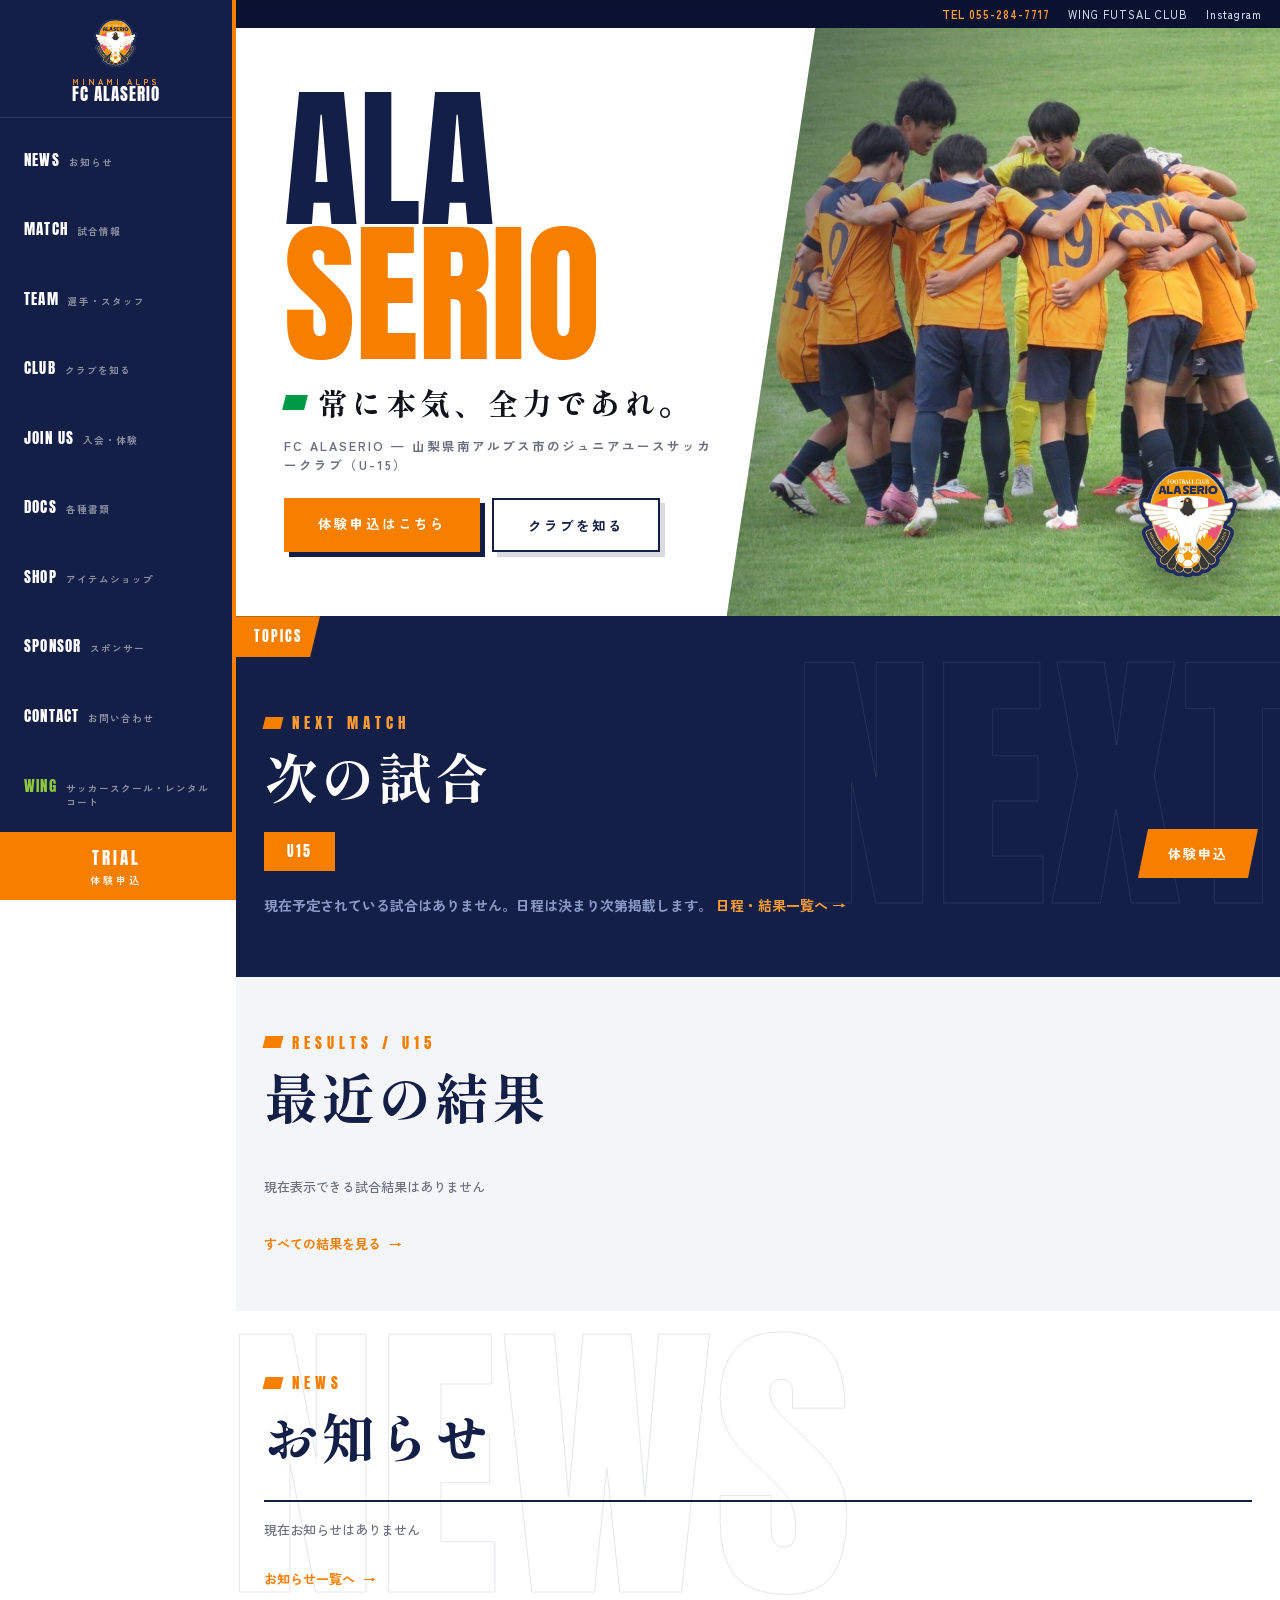
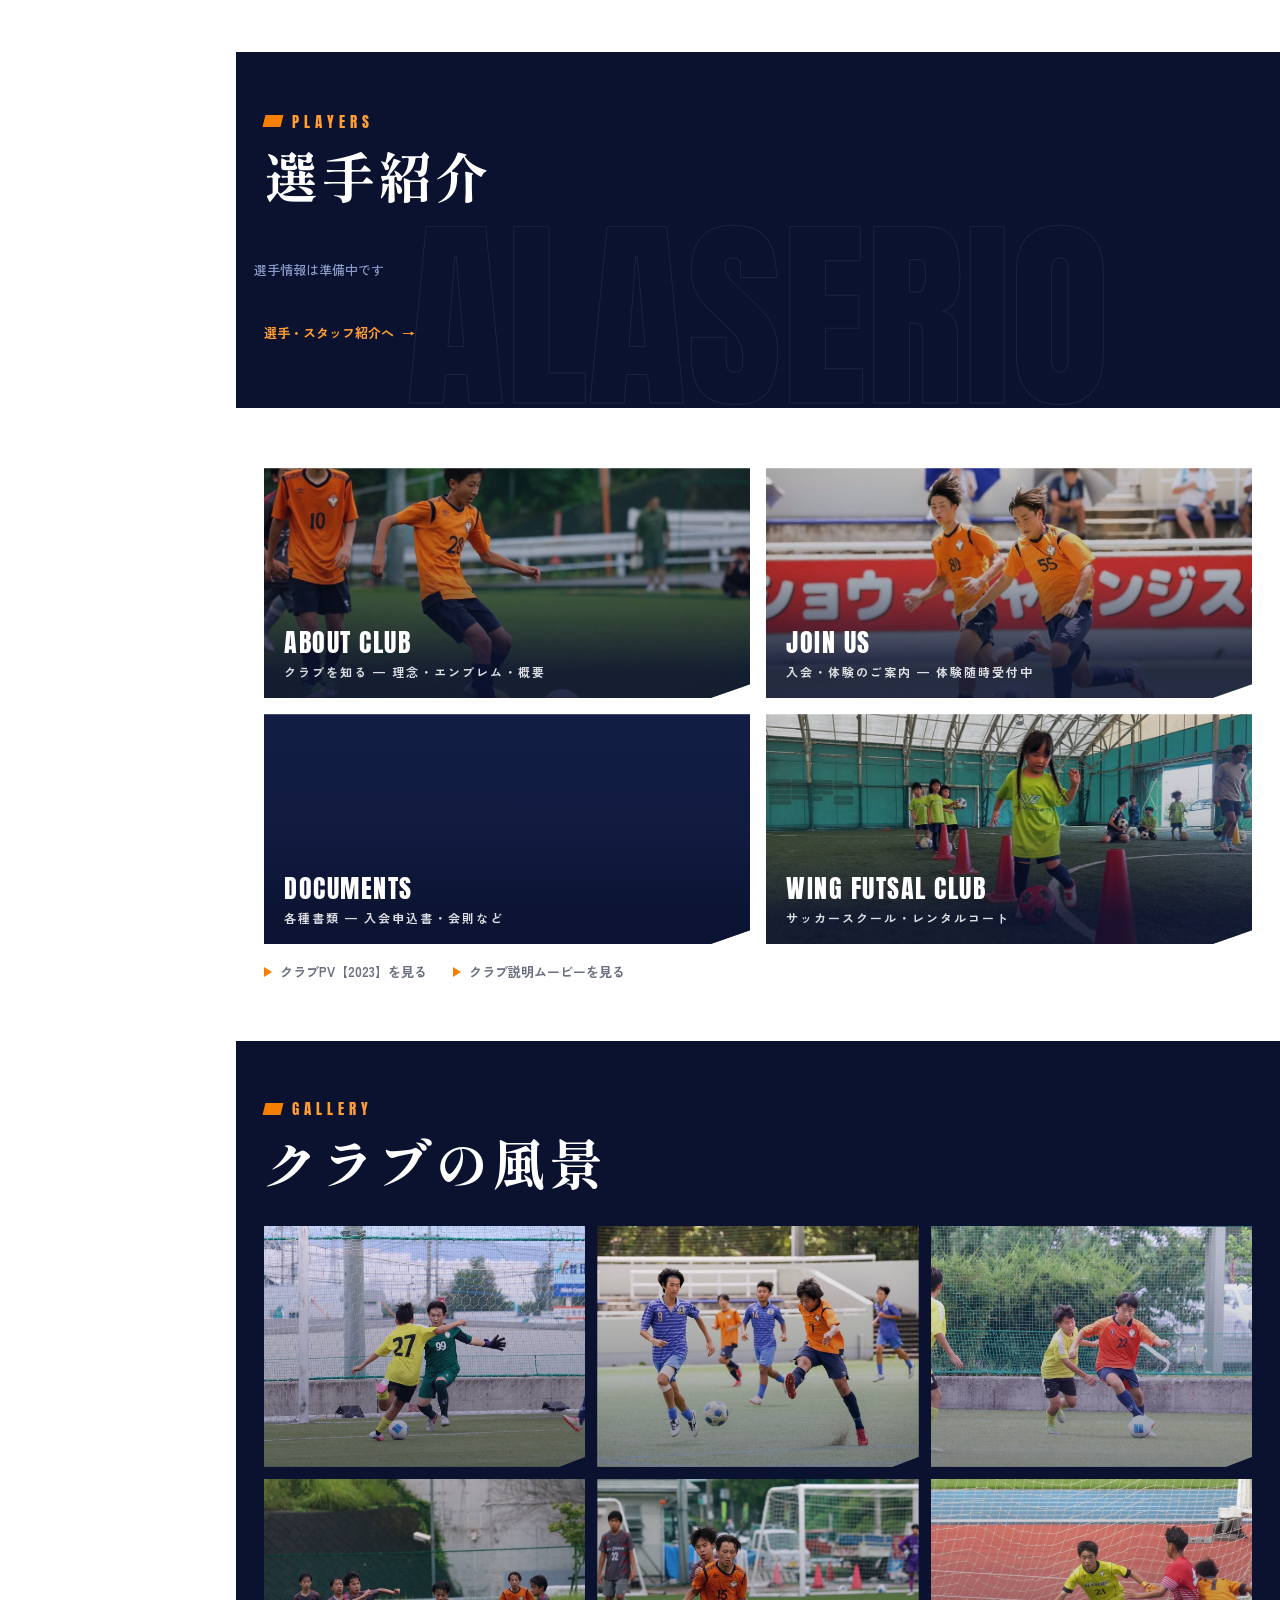
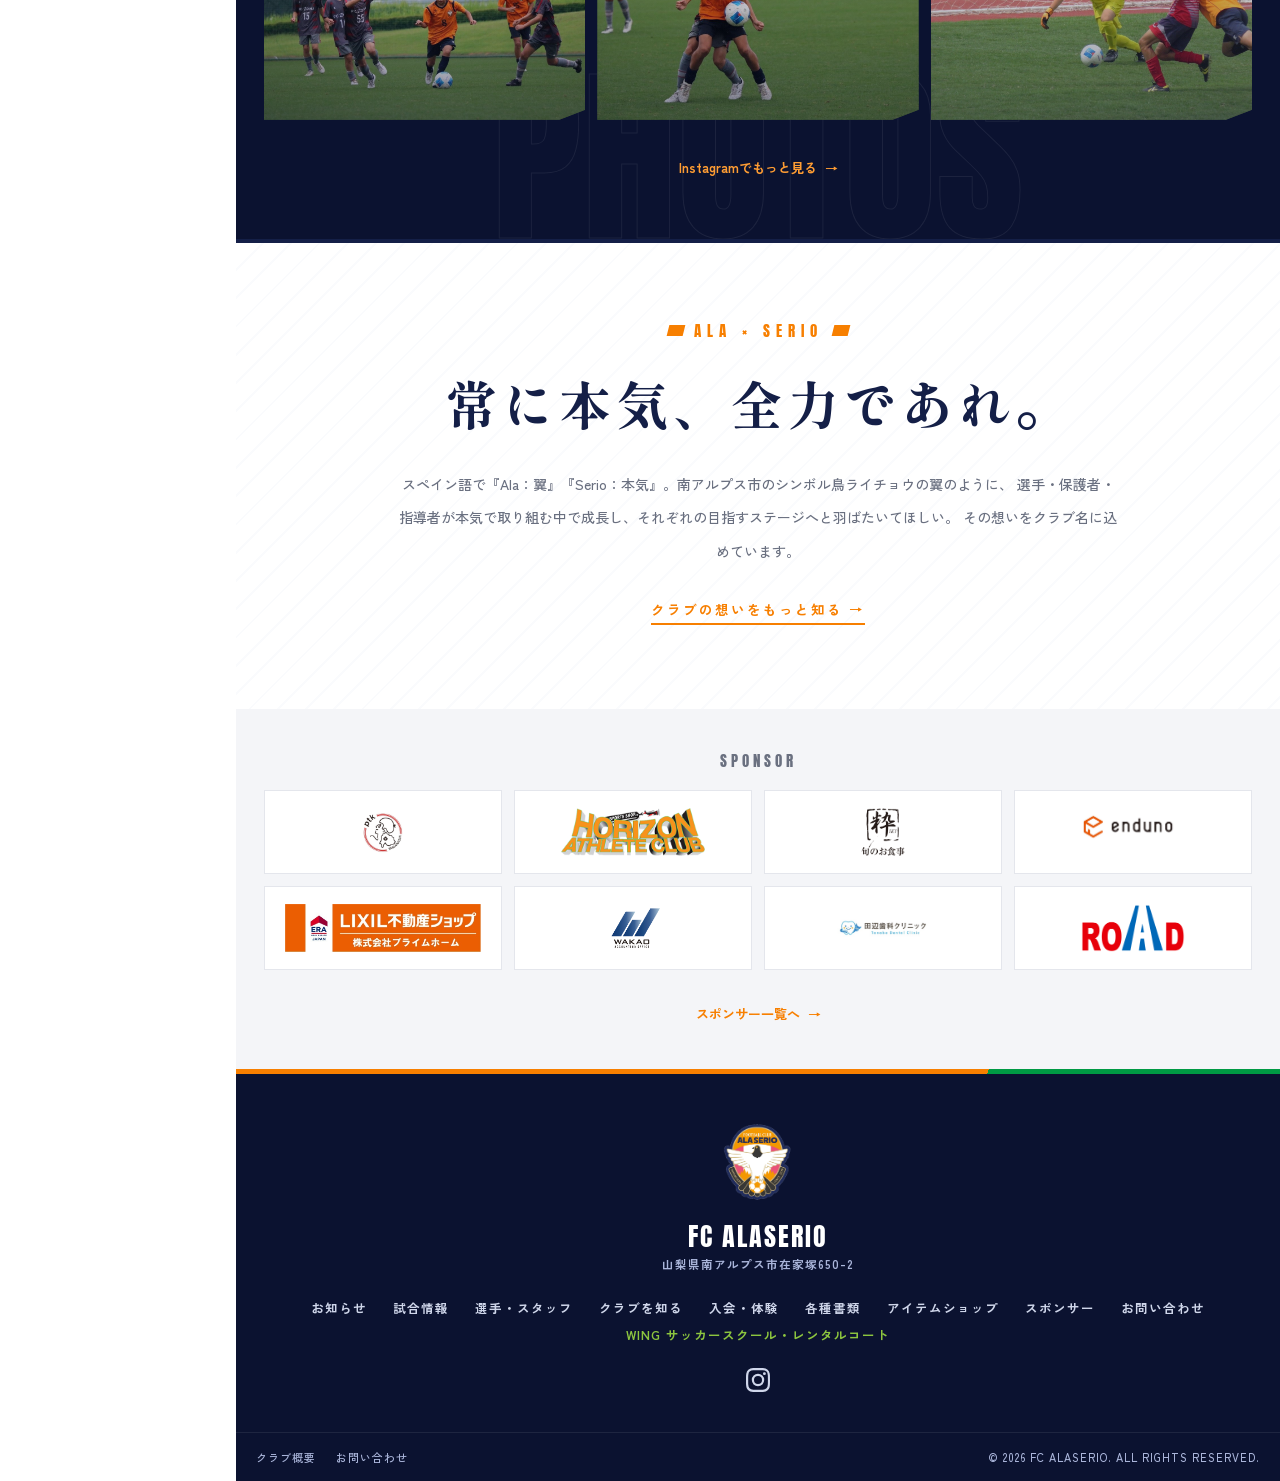
==== commit a292e8b0: "ALASERIO: 公開ページのFirebase読み込みを項目ごとに分割 - 公開ページが /clubs/alaserio.json を一括取得していたのを、必要な項目だけ個別取得に変更   （Con" ====
--- a/index.html
+++ b/index.html
@@ -303,8 +303,8 @@
     </div>
   </div>
 
-  <script src="js/config-loader.js?v=20260831"></script>
-  <script src="js/match-planner-connector.js?v=20260831"></script>
+  <script src="js/config-loader.js?v=20261022a"></script>
+  <script src="js/match-planner-connector.js?v=20261022a"></script>
   <script src="js/mobile-experience.js?v=20260831"></script>
   <script>
     document.getElementById('footer-year').textContent = new Date().getFullYear();
@@ -335,10 +335,8 @@
       function esc(s){ return String(s==null?'':s).replace(/&/g,'&amp;').replace(/</g,'&lt;').replace(/>/g,'&gt;').replace(/"/g,'&quot;'); }
       var posColor = { GK: '#b8870b', DF: '#2a6fd6', MF: '#009a44', FW: '#d24b52' };
       ConfigLoader.load().then(function(c){
-        var fbUrl = (c.integration && c.integration.firebaseUrl) || 'https://hp-1-d7bce-default-rtdb.asia-southeast1.firebasedatabase.app';
-        var clubId = (c.integration && c.integration.firebaseClubId) || 'alaserio';
-        return fetch(fbUrl + '/clubs/' + clubId + '.json');
-      }).then(function(r){ return r.json(); }).then(function(data){
+        return ConfigLoader.fetchClubNodes(c, ['players']);
+      }).then(function(data){
         var track = document.getElementById('pl-track');
         var players = ((data && data.players) || [])
           .filter(function(p){ return p && p.name && String(p.category||'').toLowerCase() !== 'staff'; })
